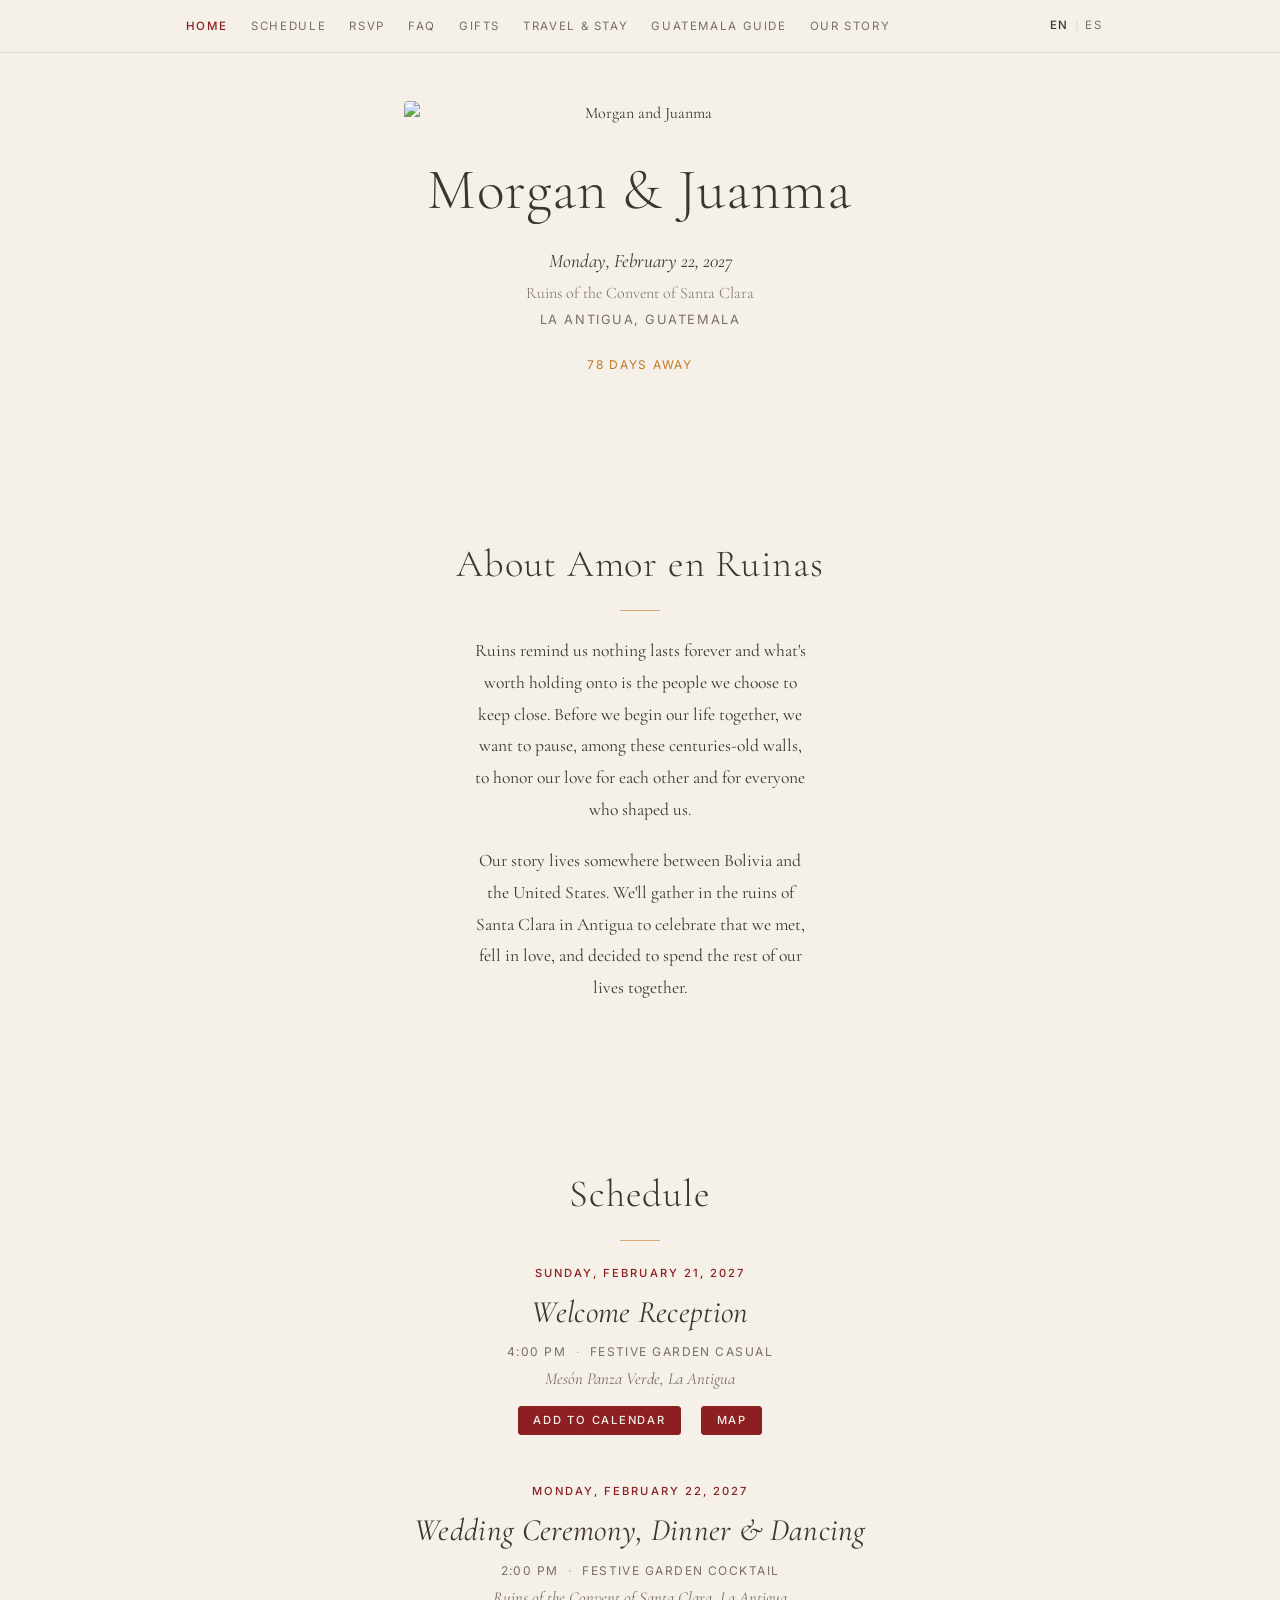
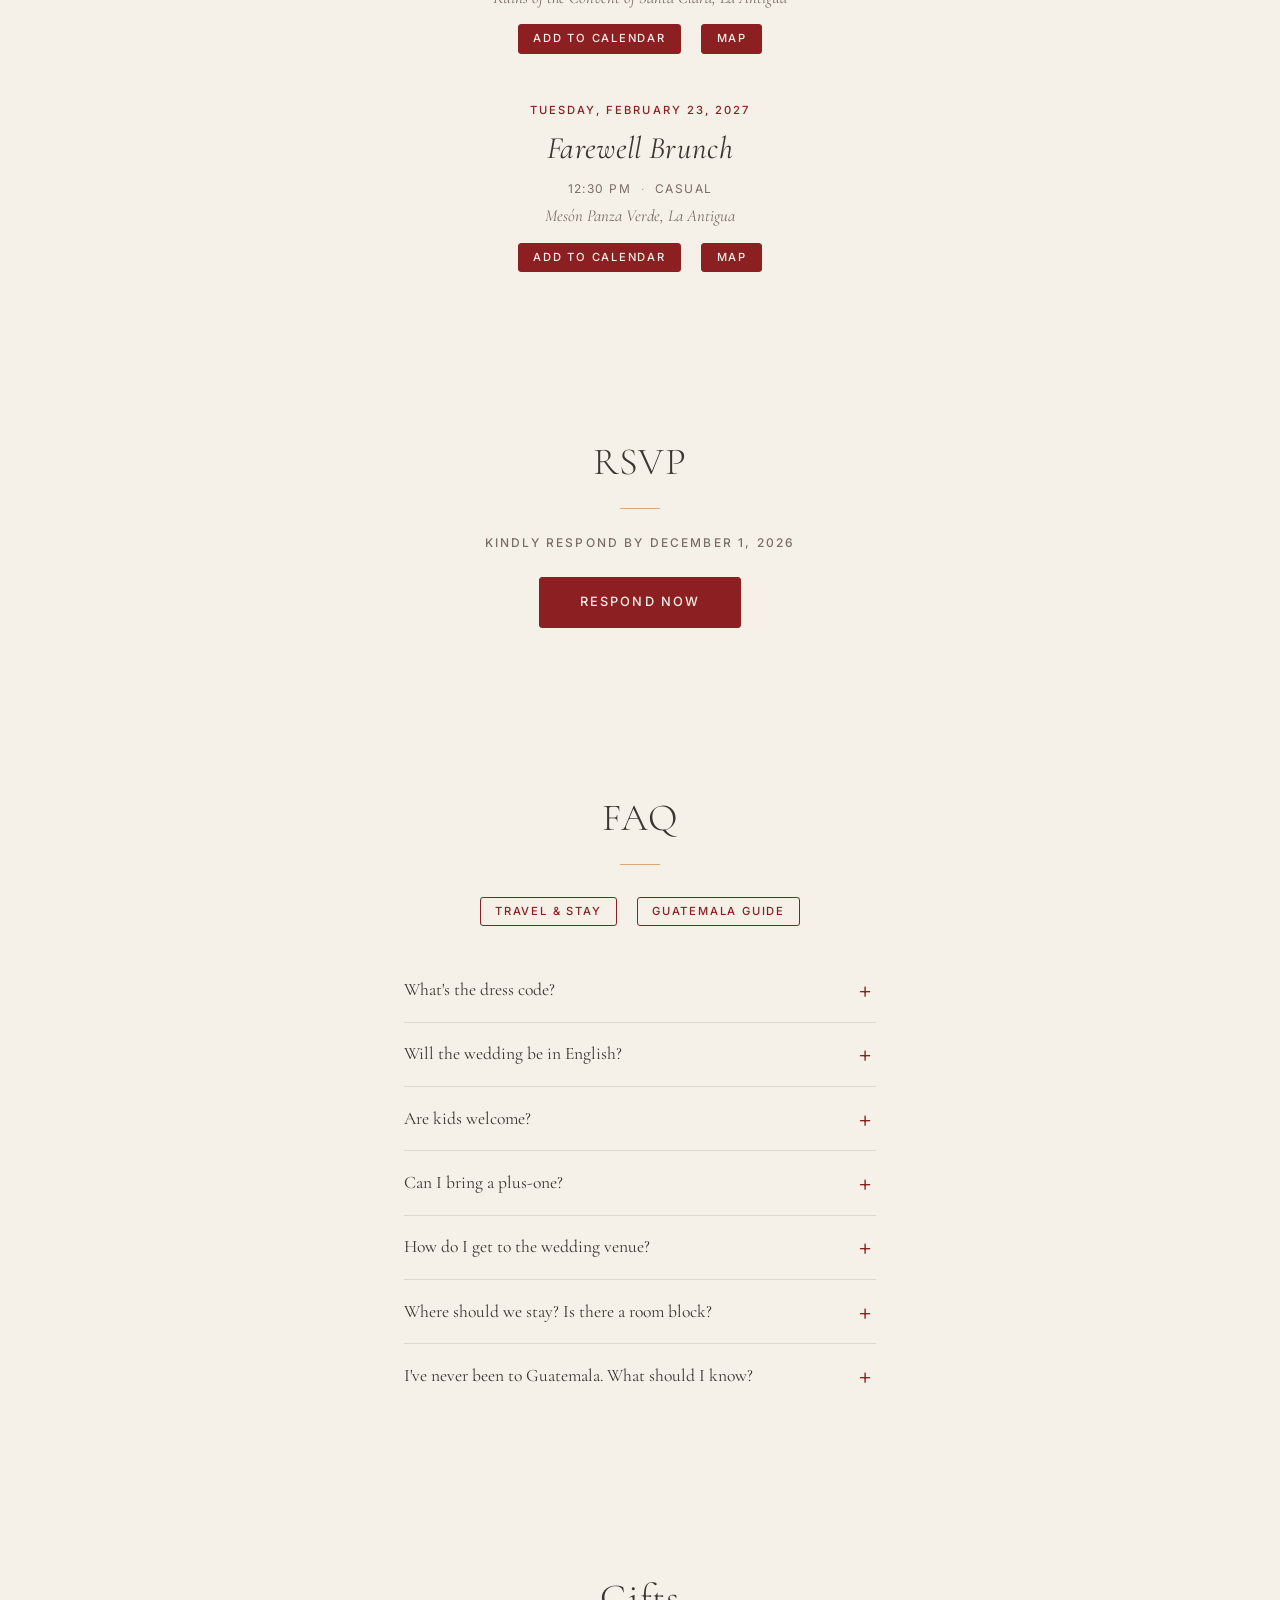
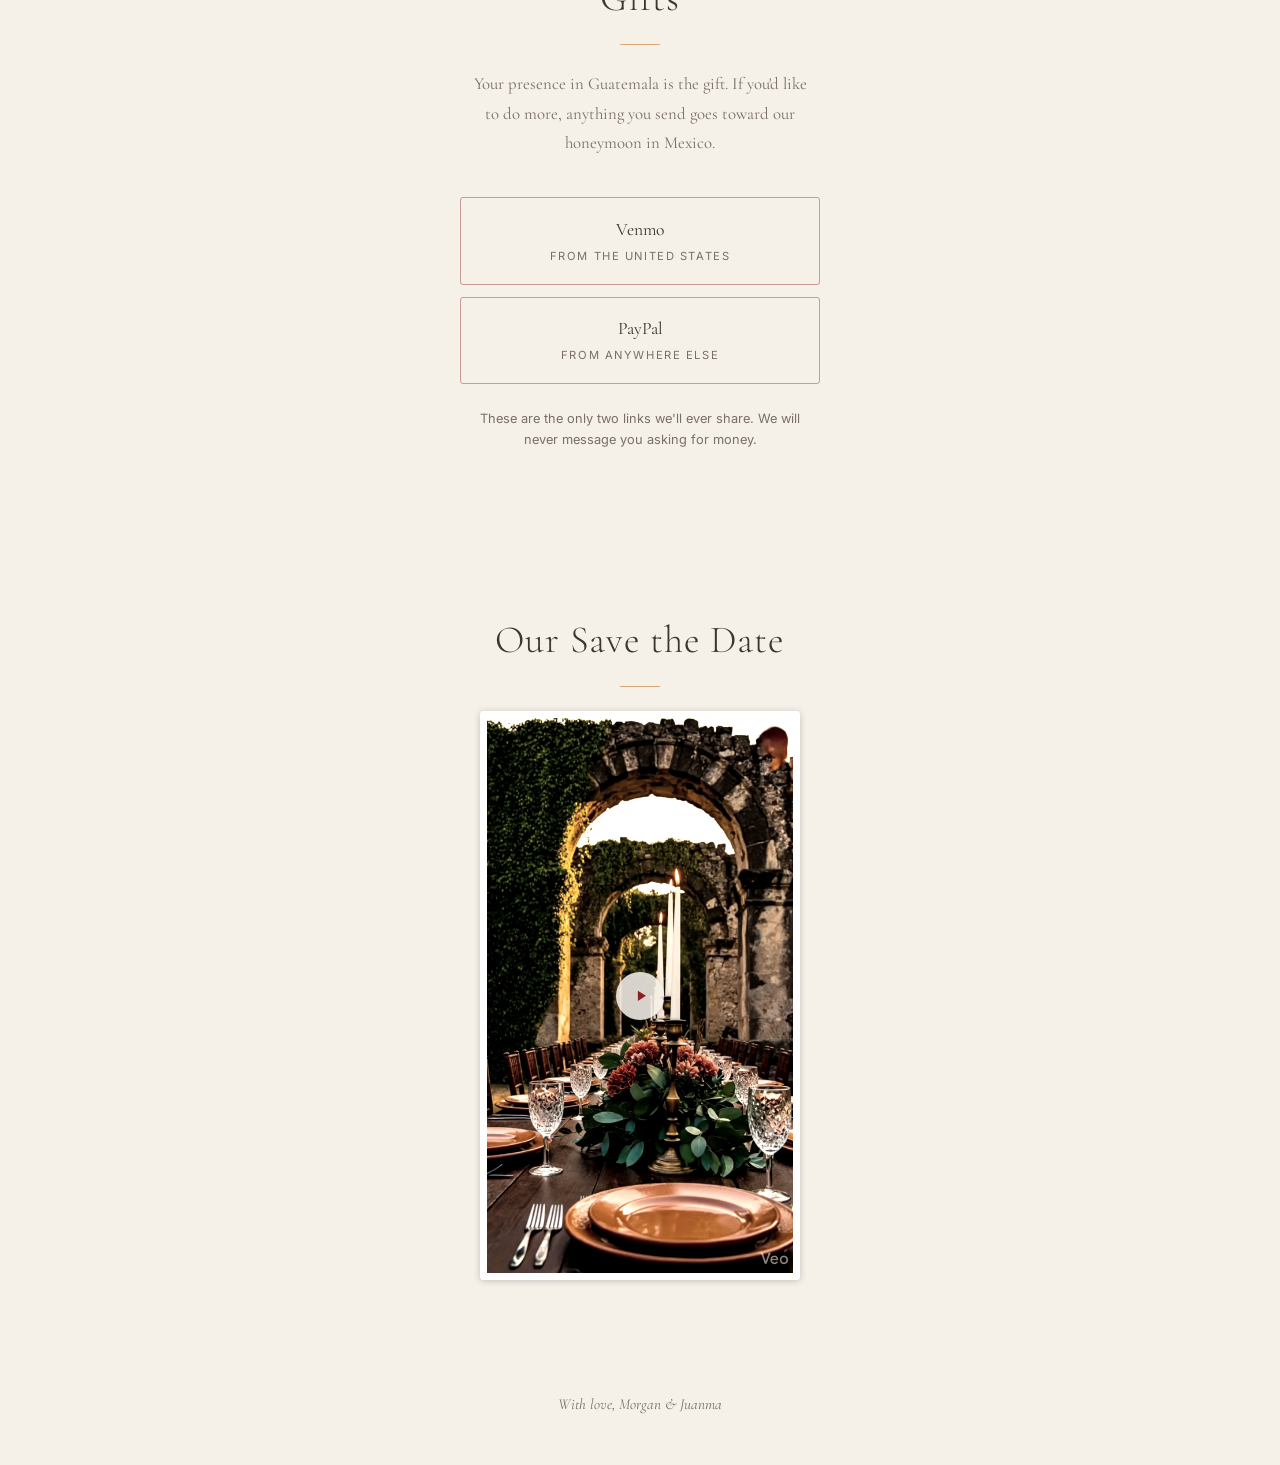
==== index.html @ df4f5d16 "Update Venmo link to amorenruinas handle Co-Authored-By: Claude Opus 5 <noreply@anthropic.com>" ====
<!DOCTYPE html>
<html lang="en">
<head>
  <meta charset="UTF-8" />
  <meta name="viewport" content="width=device-width, initial-scale=1.0" />
  <title>Morgan &amp; Juanma, February 22, 2027</title>
  <meta name="description" content="Morgan &amp; Juanma, February 22, 2027, La Antigua, Guatemala. Travel, schedule, and RSVP." />
  <meta name="robots" content="noindex, nofollow" />

  <!-- Open Graph / link previews (iMessage, WhatsApp, Slack, Facebook) -->
  <meta property="og:type" content="website" />
  <meta property="og:site_name" content="Morgan &amp; Juanma" />
  <meta property="og:title" content="Morgan &amp; Juanma, February 22, 2027" />
  <meta property="og:description" content="Among the centuries-old walls of the Santa Clara ruins in La Antigua, Guatemala, we'll gather to celebrate our love and everyone who shaped us." />
  <meta property="og:url" content="https://wedding-nine-ecru.vercel.app/" />
  <meta property="og:image" content="https://wedding-nine-ecru.vercel.app/imgs/ProposalHydra0062.jpg" />
  <meta property="og:image:width" content="1024" />
  <meta property="og:image:height" content="1024" />
  <meta property="og:image:alt" content="Morgan and Juanma" />
  <meta name="twitter:card" content="summary_large_image" />
  <meta name="twitter:title" content="Morgan &amp; Juanma, February 22, 2027" />
  <meta name="twitter:description" content="Among the centuries-old walls of the Santa Clara ruins in La Antigua, Guatemala, we'll gather to celebrate our love and everyone who shaped us." />
  <meta name="twitter:image" content="https://wedding-nine-ecru.vercel.app/imgs/ProposalHydra0062.jpg" />
  <link rel="preconnect" href="https://fonts.googleapis.com" />
  <link rel="preconnect" href="https://fonts.gstatic.com" crossorigin />
  <link href="https://fonts.googleapis.com/css2?family=Cormorant+Garamond:ital,wght@0,300;0,400;0,500;1,300;1,400&family=Inter:wght@300;400;500&display=swap" rel="stylesheet" />
  <link rel="icon" type="image/svg+xml" href="favicon.svg" />
  <link rel="stylesheet" href="style.css" />
</head>
<body>
  <header class="site-header">
    <nav class="site-nav" aria-label="Section navigation">
      <ul class="site-nav-list">
        <li><a href="#home" data-en="Home" data-es="Inicio">Home</a></li>
        <li><a href="#schedule" data-en="Schedule" data-es="Programa">Schedule</a></li>
        <li><a href="#rsvp" data-en="RSVP" data-es="Confirmar">RSVP</a></li>
        <li><a href="#faq" data-en="FAQ" data-es="Preguntas">FAQ</a></li>
        <li><a href="#registry" data-en="Gifts" data-es="Regalos">Gifts</a></li>
        <li><a href="antigua.html" data-en="Travel &amp; Stay" data-es="Viaje y Hospedaje">Travel &amp; Stay</a></li>
        <li><a href="guatemala-guide.html" data-en="Guatemala Guide" data-es="Guía de Guatemala">Guatemala Guide</a></li>
        <li><a href="our-love-story.html" data-en="Our Story" data-es="Nuestra Historia">Our Story</a></li>
      </ul>
      <div class="lang-toggle" role="group" aria-label="Language selection">
        <button
          class="lang-btn active"
          id="btn-en"
          lang="en"
          aria-pressed="true"
          onclick="setLang('en', true)"
        >EN</button>
        <span class="lang-divider" aria-hidden="true">|</span>
        <button
          class="lang-btn"
          id="btn-es"
          lang="es"
          aria-pressed="false"
          onclick="setLang('es', true)"
        >ES</button>
      </div>
    </nav>
  </header>

  <main class="main">

    <!-- ─── Hero ─────────────────────────────────────────────── -->
    <section id="home" class="section section-hero" aria-label="Morgan and Juanma wedding announcement">
      <figure class="hero" id="hero" aria-hidden="true" hidden>
        <img id="hero-img" src="" alt="Morgan and Juanma" />
      </figure>

      <div class="card">
        <h1 class="names">Morgan &amp; Juanma</h1>

        <div class="details">
          <p class="date" data-en="Monday, February 22, 2027" data-es="Lunes 22 de febrero de 2027">Monday, February 22, 2027</p>
          <p class="venue" data-en="Ruins of the Convent of Santa Clara" data-es="Las Ruinas del Convento de Santa Clara">Ruins of the Convent of Santa Clara</p>
          <p class="location">La Antigua, Guatemala</p>
        </div>

        <p class="countdown" id="countdown" aria-live="polite"></p>
      </div>
    </section>

    <!-- ─── About Amor en Ruinas ─────────────────────────────── -->
    <section id="story" class="section" aria-labelledby="story-heading">
      <h2 id="story-heading" class="section-heading" data-en="About Amor en Ruinas" data-es="Sobre Amor en Ruinas">About Amor en Ruinas</h2>
      <p class="story-text"
        data-en="Ruins remind us nothing lasts forever and what's worth holding onto is the people we choose to keep close. Before we begin our life together, we want to pause, among these centuries-old walls, to honor our love for each other and for everyone who shaped us."
        data-es="Las ruinas nos recuerdan que nada dura para siempre y que lo que vale la pena conservar son las personas que elegimos mantener cerca. Antes de comenzar nuestra vida juntos, queremos detenernos, entre estos muros centenarios, para honrar nuestro amor mutuo y el de todos quienes nos formaron."
      >Ruins remind us nothing lasts forever and what's worth holding onto is the people we choose to keep close. Before we begin our life together, we want to pause, among these centuries-old walls, to honor our love for each other and for everyone who shaped us.</p>
      <p class="story-text"
        data-en="Our story lives somewhere between Bolivia and the United States. We'll gather in the ruins of Santa Clara in Antigua to celebrate that we met, fell in love, and decided to spend the rest of our lives together."
        data-es="Nuestra historia vive en algún lugar entre Bolivia y Estados Unidos. Nos reuniremos en las Ruinas de Santa Clara, en La Antigua, para celebrar que nos conocimos, nos enamoramos y decidimos pasar el resto de nuestras vidas juntos."
      >Our story lives somewhere between Bolivia and the United States. We'll gather in the ruins of Santa Clara in Antigua to celebrate that we met, fell in love, and decided to spend the rest of our lives together.</p>
    </section>

    <!-- ─── Schedule ─────────────────────────────────────────── -->
    <section id="schedule" class="section" aria-labelledby="schedule-heading">
      <h2 id="schedule-heading" class="section-heading" data-en="Schedule" data-es="Programa">Schedule</h2>
      <div id="schedule-list" class="schedule-list"></div>
    </section>

    <!-- ─── RSVP ─────────────────────────────────────────────── -->
    <section id="rsvp" class="section" aria-labelledby="rsvp-heading">
      <h2 id="rsvp-heading" class="section-heading" data-en="RSVP" data-es="Confirmar Asistencia">RSVP</h2>

      <p class="rsvp-deadline"
        data-en="Kindly respond by December 1, 2026"
        data-es="Por favor responde antes del 1 de diciembre de 2026"
      >Kindly respond by December 1, 2026</p>

      <a class="cta-btn" href="https://amorenruinas.thatstheone.com/rsvp/contact"
         target="_blank" rel="noopener"
         data-en="Respond now" data-es="Responder ahora">Respond now</a>
    </section>

    <!-- ─── FAQ ──────────────────────────────────────────────── -->
    <section id="faq" class="section" aria-labelledby="faq-heading">
      <h2 id="faq-heading" class="section-heading" data-en="FAQ" data-es="Preguntas Frecuentes">FAQ</h2>

      <div class="faq-guide-btn">
        <a href="antigua.html" class="cal-link cal-link-outline"
           data-en="Travel &amp; Stay"
           data-es="Viaje y Hospedaje">
          Travel &amp; Stay
        </a>
        <a href="guatemala-guide.html" class="cal-link cal-link-outline"
           data-en="Guatemala Guide"
           data-es="Guía de Guatemala">
          Guatemala Guide
        </a>
      </div>

      <div class="faq-list">
        <details class="faq-item">
          <summary data-en="What's the dress code?" data-es="¿Cuál es el código de vestimenta?">What's the dress code?</summary>

          <p class="faq-note" data-en="Tip: bring a light layer — it cools down quickly once the sun sets."
             data-es="Consejo: trae una capa ligera, refresca rápido cuando se va el sol.">
            Tip: bring a light layer — it cools down quickly once the sun sets.
          </p>

          <p class="subhead" data-en="Welcome Reception" data-es="Recepción de Bienvenida">Welcome Reception</p>
          <p data-en="<strong>Festive garden casual:</strong> a notch more relaxed, still put together."
             data-es="<strong>Casual festivo de jardín:</strong> un poco más relajado, pero arreglado.">
            <strong>Festive garden casual:</strong> a notch more relaxed, still put together.
          </p>
          <ul class="guide-list">
            <li data-en="Women: sundresses, linen dresses, or nice tops with pants or skirts."
                data-es="Mujeres: vestidos veraniegos, vestidos de lino, o blusas bonitas con pantalón o falda.">
              Women: sundresses, linen dresses, or nice tops with pants or skirts.
            </li>
            <li data-en="Men: breathable button-downs or linen shirts with chinos or linen pants."
                data-es="Hombres: camisas frescas de botones o de lino con pantalón chino o de lino.">
              Men: breathable button-downs or linen shirts with chinos or linen pants.
            </li>
          </ul>

          <p class="subhead" data-en="Wedding Day" data-es="Día de la Boda">Wedding Day</p>
          <p data-en="<strong>Festive garden cocktail:</strong> elevated semi-formal for a setting that's equal parts garden and ruins, breathable fabrics, vibrant colors, and shoes that move well over grass and cobblestones."
             data-es="<strong>Cóctel festivo de jardín:</strong> semiformal elegante para un lugar que es a la vez jardín y ruinas, telas frescas, colores vibrantes y zapatos que se muevan bien sobre pasto y empedrado.">
            <strong>Festive garden cocktail:</strong> elevated semi-formal for a setting that's equal parts garden and ruins, breathable fabrics, vibrant colors, and shoes that move well over grass and cobblestones.
          </p>
          <ul class="guide-list">
            <li data-en="Women: midi, knee-length, or flowy maxi dresses, or jumpsuits. Skip stilettos; block heels, wedges, or dressy flats hold up far better outdoors."
                data-es="Mujeres: vestidos midi, a la rodilla, o maxi vestidos fluidos, o jumpsuits. Evita los tacones de aguja; los tacones gruesos, las cuñas o las sandalias elegantes funcionan mucho mejor al aire libre.">
              Women: midi, knee-length, or flowy maxi dresses, or jumpsuits. Skip stilettos; block heels, wedges, or dressy flats hold up far better outdoors.
            </li>
            <li data-en="Men: linen or lightweight suits, tie optional."
                data-es="Hombres: trajes de lino o ligeros, corbata opcional.">
              Men: linen or lightweight suits, tie optional.
            </li>
          </ul>

          <p class="subhead" data-en="Farewell Brunch" data-es="Brunch de Despedida">Farewell Brunch</p>
          <p data-en="<strong>Casual:</strong> everyday clothes."
             data-es="<strong>Casual:</strong> ropa de diario.">
            <strong>Casual:</strong> everyday clothes.
          </p>
        </details>

        <details class="faq-item">
          <summary data-en="Will the wedding be in English?" data-es="¿La boda será en español?">Will the wedding be in English?</summary>
          <p data-en="Yes. The ceremony and all the key moments will be in English (and Spanish too), so you'll be able to follow everything. A bilingual program will guide you through the day."
             data-es="Los momentos clave de la ceremonia siempre serán en inglés, pero contarás con materiales traducidos, como un programa bilingüe, para poder seguir todo sin problema.">
            Yes. The ceremony and all the key moments will be in English (and Spanish too), so you'll be able to follow everything. A bilingual program will guide you through the day.
          </p>
        </details>

        <details class="faq-item">
          <summary data-en="Are kids welcome?" data-es="¿Pueden venir los niños?">Are kids welcome?</summary>
          <p data-en="The wedding includes children from our immediate family, our first cousins, and our DJ's. To keep the celebration relaxed for everyone else, we've kept it adults-only otherwise."
             data-es="La boda incluye a los niños de nuestra familia inmediata, nuestros primos hermanos y los de nuestro DJ. Para que la celebración sea relajada para los demás, decidimos mantenerla solo para adultos en el resto de los casos.">
            The wedding includes children from our immediate family, our first cousins, and our DJ's. To keep the celebration relaxed for everyone else, we've kept it adults-only otherwise.
          </p>
        </details>

        <details class="faq-item">
          <summary data-en="Can I bring a plus-one?" data-es="¿Puedo llevar acompañante?">Can I bring a plus-one?</summary>
          <p data-en="Plus-ones are listed by name on your RSVP form. We kept the guest list intentionally close."
             data-es="Los acompañantes están indicados por nombre en tu formulario de RSVP. Mantuvimos la lista de invitados intencionalmente reducida.">
            Plus-ones are listed by name on your RSVP form. We kept the guest list intentionally close.
          </p>
        </details>

        <details class="faq-item">
          <summary data-en="How do I get to the wedding venue?" data-es="¿Cómo llego al lugar de la boda?">How do I get to the wedding venue?</summary>
          <p data-en="The ceremony is at the ruins of the Convent of Santa Clara in central Antigua. Our <a href='antigua.html' class='inline-link'>Travel &amp; Stay</a> guide covers flights, getting from the airport, where to stay, and getting around once you're there."
             data-es="La ceremonia es en las Ruinas del Convento de Santa Clara, en el centro de Antigua. Nuestra guía de <a href='antigua.html' class='inline-link'>Viaje y Hospedaje</a> cubre vuelos, cómo llegar desde el aeropuerto, dónde hospedarte y cómo moverte una vez que estés ahí.">
            The ceremony is at the ruins of the Convent of Santa Clara in central Antigua. Our <a href="antigua.html" class="inline-link">Travel &amp; Stay</a> guide covers flights, getting from the airport, where to stay, and getting around once you're there.
          </p>
        </details>

        <details class="faq-item">
          <summary data-en="Where should we stay? Is there a room block?" data-es="¿Dónde nos hospedamos? ¿Hay bloque de habitaciones?">Where should we stay? Is there a room block?</summary>
          <p data-en="Our <a href='antigua.html#where-to-stay' class='inline-link'>Travel &amp; Stay</a> guide lists six hotels, all within a 10-minute walk of Santa Clara. Two have a rate for us: <strong>Good Hotel</strong> (book at goodhotel.co/antigua with code CONKELL) and <strong>Las Cruces</strong> (email them with the authorization form linked on the card). The rest you book directly, no code needed."
             data-es="Nuestra guía de <a href='antigua.html#where-to-stay' class='inline-link'>Viaje y Hospedaje</a> lista seis hoteles, todos a menos de 10 minutos a pie de Santa Clara. Dos tienen tarifa para nosotros: <strong>Good Hotel</strong> (reserva en goodhotel.co/antigua con el código CONKELL) y <strong>Las Cruces</strong> (escríbeles con el formulario de autorización enlazado en su tarjeta). Los demás se reservan directamente, sin código.">
            Our <a href="antigua.html#where-to-stay" class="inline-link">Travel &amp; Stay</a> guide lists six hotels, all within a 10-minute walk of Santa Clara. Two have a rate for us: <strong>Good Hotel</strong> (book at goodhotel.co/antigua with code CONKELL) and <strong>Las Cruces</strong> (email them with the authorization form linked on the card). The rest you book directly, no code needed.
          </p>
          <p data-en="Antigua is small and its best hotels are small too, so we'd book sooner rather than later."
             data-es="Antigua es pequeña y sus mejores hoteles también, así que recomendamos reservar cuanto antes.">
            Antigua is small and its best hotels are small too, so we'd book sooner rather than later.
          </p>
        </details>

        <details class="faq-item">
          <summary data-en="I've never been to Guatemala. What should I know?" data-es="Nunca he ido a Guatemala. ¿Qué debo saber?">I've never been to Guatemala. What should I know?</summary>
          <p data-en="We've put together a full <a href='guatemala-guide.html' class='inline-link'>Guatemala Guide</a> covering money, food, safety, packing, what to do, and where to go beyond Antigua: everything we wish someone had told us the first time."
             data-es="Hemos creado una <a href='guatemala-guide.html' class='inline-link'>Guía de Guatemala</a> completa que cubre dinero, comida, seguridad, qué empacar, qué hacer y a dónde ir más allá de Antigua: todo lo que nos hubiera gustado saber la primera vez.">
            We've put together a full <a href="guatemala-guide.html" class="inline-link">Guatemala Guide</a> covering money, food, safety, packing, what to do, and where to go beyond Antigua: everything we wish someone had told us the first time.
          </p>
        </details>
      </div>
    </section>

    <!-- ─── Registry ─────────────────────────────────────────── -->
    <section id="registry" class="section" aria-labelledby="registry-heading">
      <h2 id="registry-heading" class="section-heading" data-en="Gifts" data-es="Regalos">Gifts</h2>
      <p class="section-intro"
        data-en="Your presence in Guatemala is the gift. If you'd like to do more, anything you send goes toward our honeymoon in Mexico."
        data-es="Tu presencia en Guatemala es el regalo. Si quieres hacer algo más, lo que envíes será para nuestra luna de miel en México."
      >Your presence in Guatemala is the gift. If you'd like to do more, anything you send goes toward our honeymoon in Mexico.</p>

      <div class="registry-list">
        <!-- Deep link prefills the note so wedding gifts are identifiable in the
             Venmo feed; audience=private keeps each one off the public feed. No
             amount parameter on purpose. -->
        <a class="registry-tile" href="https://venmo.com/amorenruinas?txn=pay&amp;note=Amor%20en%20Ruinas&amp;audience=private" target="_blank" rel="noopener">
          <span class="registry-name">Venmo</span>
          <span class="registry-meta" data-en="From the United States" data-es="Desde Estados Unidos">From the United States</span>
        </a>
        <a class="registry-tile" href="https://paypal.me/amorenruinas" target="_blank" rel="noopener">
          <span class="registry-name">PayPal</span>
          <span class="registry-meta" data-en="From anywhere else" data-es="Desde cualquier otro país">From anywhere else</span>
        </a>
      </div>

      <p class="registry-note"
        data-en="These are the only two links we'll ever share. We will never message you asking for money."
        data-es="Estos son los únicos dos enlaces que compartiremos. Nunca te escribiremos para pedirte dinero."
      >These are the only two links we'll ever share. We will never message you asking for money.</p>
    </section>

    <!-- ─── Save the Date Video ────────────────────────────────── -->
    <section id="save-the-date" class="section" aria-labelledby="save-the-date-heading">
      <h2 id="save-the-date-heading" class="section-heading" data-en="Our Save the Date" data-es="Nuestro Save the Date">Our Save the Date</h2>
      <div class="save-the-date-video photo-box video-tap">
        <video poster="imgs/amorenruinas-poster.jpg" preload="metadata" playsinline>
          <source src="imgs/amorenruinas.mp4" type="video/mp4" />
        </video>
        <button class="play-btn" type="button" aria-label="Play video">
          <svg viewBox="0 0 24 24" fill="currentColor" aria-hidden="true"><path d="M8 5v14l11-7z"/></svg>
        </button>
      </div>
    </section>

  </main>

  <footer class="site-footer">
    <p class="footer-text">
      <span data-en="With love, Morgan &amp; Juanma" data-es="Con cariño, Morgan y Juanma">With love, Morgan &amp; Juanma</span>
    </p>
  </footer>

  <script src="script.js"></script>
</body>
</html>
---- style.css ----
/* ─── Tokens ─────────────────────────────────────────────────── */
:root {
  --cream:      #F5F0E8;
  --ruby:       #8B1F22;
  --ruby-bright:#B22A30;
  --emerald:    #2D6B4F;
  --emerald-dark: #1C4633;
  --sage:       #6B7A3D;
  --gold:       #C47A2A;
  --warm-black: #1A1412;
  --charcoal:   #3D3530;
  --muted:      #7A6E68;

  --serif:  'Cormorant Garamond', Georgia, serif;
  --sans:   'Inter', system-ui, sans-serif;

  --content-max: 520px;
  --nav-height:  3.25rem;
  --section-gap: clamp(3rem, 8vw, 5rem);
}

/* ─── Reset ──────────────────────────────────────────────────── */
*, *::before, *::after { box-sizing: border-box; margin: 0; padding: 0; }

/* ─── Base ───────────────────────────────────────────────────── */
html {
  font-size: 16px;
  -webkit-text-size-adjust: 100%;
  scroll-behavior: smooth;
}

body {
  background-color: var(--cream);
  color: var(--charcoal);
  font-family: var(--serif);
  font-weight: 400;
  line-height: 1.6;
  min-height: 100dvh;
  display: flex;
  flex-direction: column;
  animation: fadeIn 0.8s ease both;
}

@keyframes fadeIn {
  from { opacity: 0; transform: translateY(6px); }
  to   { opacity: 1; transform: translateY(0); }
}

/* ─── Sticky Site Nav ────────────────────────────────────────── */
.site-header {
  position: sticky;
  top: 0;
  z-index: 50;
  width: 100%;
  background: rgba(245, 240, 232, 0.92);
  backdrop-filter: saturate(140%) blur(8px);
  -webkit-backdrop-filter: saturate(140%) blur(8px);
  border-bottom: 1px solid rgba(122, 110, 104, 0.15);
}

.site-nav {
  width: 100%;
  max-width: 960px;
  margin: 0 auto;
  min-height: var(--nav-height);
  padding: 0.5rem 1rem;
  display: flex;
  align-items: center;
  justify-content: space-between;
  gap: 1rem;
}

.site-nav-list {
  list-style: none;
  display: flex;
  align-items: center;
  gap: 0.25rem;
  overflow-x: auto;
  scrollbar-width: none;
  -ms-overflow-style: none;
  flex: 1;
  min-width: 0;
}

.site-nav-list::-webkit-scrollbar { display: none; }

.site-nav-list a {
  display: inline-block;
  padding: 0.4rem 0.6rem;
  font-family: var(--sans);
  font-size: 0.72rem;
  font-weight: 400;
  letter-spacing: 0.14em;
  text-transform: uppercase;
  color: var(--muted);
  text-decoration: none;
  white-space: nowrap;
  border-radius: 2px;
  transition: color 0.2s;
}

.site-nav-list a:hover,
.site-nav-list a:focus-visible {
  color: var(--ruby);
  outline: none;
}

.site-nav-list a[aria-current="true"],
.site-nav-list a[aria-current="page"] {
  color: var(--ruby);
  font-weight: 500;
}

@media (max-width: 600px) {
  .site-nav {
    flex-wrap: wrap;
    justify-content: center;
    row-gap: 0.1rem;
    padding: 0.45rem 0.6rem 0.35rem;
  }

  .site-nav-list {
    flex: 1 1 100%;
    overflow-x: visible;
    flex-wrap: wrap;
    justify-content: center;
    row-gap: 0.1rem;
  }

  .site-nav-list a {
    font-size: 0.67rem;
    letter-spacing: 0.1em;
    padding: 0.3rem 0.45rem;
  }

  .lang-btn {
    font-size: 0.67rem;
    padding: 0.15rem 0.1rem;
  }
}

/* ─── Language Toggle ────────────────────────────────────────── */
.lang-toggle {
  display: flex;
  align-items: center;
  gap: 0.35rem;
  flex-shrink: 0;
}

.lang-btn {
  background: none;
  border: none;
  cursor: pointer;
  font-family: var(--sans);
  font-size: 0.72rem;
  font-weight: 400;
  letter-spacing: 0.14em;
  color: var(--muted);
  padding: 0.25rem 0.1rem;
  transition: color 0.2s;
  line-height: 1;
}

.lang-btn:hover { color: var(--ruby); }

.lang-btn.active {
  color: var(--charcoal);
  font-weight: 500;
}

.lang-divider {
  color: var(--muted);
  font-size: 0.7rem;
  opacity: 0.5;
  user-select: none;
}

/* ─── Main / Sections ────────────────────────────────────────── */
.main {
  flex: 1;
  display: flex;
  flex-direction: column;
  align-items: center;
  width: 100%;
}

.section {
  width: 100%;
  max-width: var(--content-max);
  padding: var(--section-gap) 1.5rem;
  scroll-margin-top: var(--nav-height);
  display: flex;
  flex-direction: column;
  align-items: center;
  text-align: center;
}

.section-hero {
  padding-top: clamp(2rem, 5vw, 3rem);
}

@media (max-width: 600px) {
  #rsvp {
    scroll-margin-top: calc(var(--nav-height) + 2rem);
  }
}

.section-heading {
  font-family: var(--serif);
  font-size: clamp(1.8rem, 5vw, 2.4rem);
  font-weight: 300;
  letter-spacing: 0.02em;
  color: var(--charcoal);
  margin-bottom: 1.5rem;
  position: relative;
  padding-bottom: 1rem;
}

.section-heading::after {
  content: '';
  position: absolute;
  left: 50%;
  bottom: 0;
  transform: translateX(-50%);
  width: 2.5rem;
  height: 1px;
  background: var(--gold);
  opacity: 0.6;
}

.placeholder {
  font-family: var(--sans);
  font-size: 0.85rem;
  font-style: italic;
  color: var(--muted);
  letter-spacing: 0.05em;
}

.section-intro {
  font-family: var(--serif);
  font-size: 1.05rem;
  line-height: 1.75;
  color: var(--muted);
  max-width: 42ch;
  margin-bottom: 2.5rem;
}

/* ─── Schedule ───────────────────────────────────────────────── */
.schedule-list {
  width: 100%;
  display: flex;
  flex-direction: column;
  gap: 1.5rem;
}

.schedule-item {
  display: flex;
  flex-direction: column;
  align-items: center;
  gap: 0.3rem;
  padding-bottom: 1.5rem;
}

.schedule-item:last-child {
  padding-bottom: 0;
}

.schedule-date {
  font-family: var(--sans);
  font-size: 0.7rem;
  font-weight: 500;
  letter-spacing: 0.18em;
  text-transform: uppercase;
  color: var(--ruby);
}

.schedule-title {
  font-family: var(--serif);
  font-size: clamp(1.6rem, 4.5vw, 1.95rem);
  font-weight: 400;
  font-style: italic;
  letter-spacing: 0.01em;
  color: var(--charcoal);
}

.schedule-meta {
  font-family: var(--sans);
  font-size: 0.75rem;
  letter-spacing: 0.12em;
  text-transform: uppercase;
  color: var(--muted);
  display: flex;
  align-items: center;
  gap: 0.15rem 0.6rem;
  flex-wrap: wrap;
  justify-content: center;
}

.schedule-sep { opacity: 0.6; }

.schedule-location {
  font-family: var(--serif);
  font-size: clamp(0.95rem, 2.5vw, 1.05rem);
  font-style: italic;
  color: var(--muted);
}

.schedule-description {
  font-family: var(--serif);
  font-size: 1.05rem;
  line-height: 1.7;
  color: var(--muted);
  max-width: 38ch;
  margin-top: 0.25rem;
}

.schedule-actions {
  display: flex;
  flex-wrap: wrap;
  justify-content: center;
  gap: 1.25rem;
  margin-top: 0.5rem;
}

.cal-link-disabled {
  background: transparent;
  border-color: rgba(122, 110, 104, 0.35);
  color: var(--muted);
  cursor: not-allowed;
  opacity: 0.6;
}

.cal-dropdown {
  position: relative;
}

.cal-link {
  display: inline-flex;
  align-items: center;
  justify-content: center;
  white-space: nowrap;
  background: var(--ruby);
  border: 1px solid var(--ruby);
  border-radius: 3px;
  color: var(--cream);
  cursor: pointer;
  font-family: var(--sans);
  font-size: 0.7rem;
  font-weight: 500;
  letter-spacing: 0.16em;
  text-transform: uppercase;
  text-decoration: none;
  line-height: 1;
  padding: 0.5rem 0.9rem;
  transition: background 0.2s, color 0.2s;
}

.cal-link:hover,
.cal-link:focus-visible {
  background: transparent;
  color: var(--ruby);
  outline: none;
}

.cal-link-outline {
  background: transparent;
  color: var(--ruby);
}

.cal-link-outline:hover,
.cal-link-outline:focus-visible {
  background: var(--ruby);
  color: var(--cream);
}

.cal-menu {
  position: absolute;
  top: calc(100% + 0.4rem);
  left: 50%;
  transform: translateX(-50%);
  z-index: 10;
  display: flex;
  flex-direction: column;
  min-width: 9.5rem;
  background: var(--cream);
  border: 1px solid rgba(139, 31, 34, 0.25);
  border-radius: 4px;
  box-shadow: 0 4px 14px rgba(61, 53, 48, 0.12);
  overflow: hidden;
}

.cal-menu[hidden] { display: none; }

.cal-menu-item {
  display: block;
  background: none;
  border: none;
  color: var(--charcoal);
  cursor: pointer;
  font-family: var(--sans);
  font-size: 0.75rem;
  letter-spacing: 0.04em;
  text-decoration: none;
  text-align: center;
  padding: 0.6rem 0.9rem;
  transition: background 0.2s, color 0.2s;
}

.cal-menu-item + .cal-menu-item {
  border-top: 1px solid rgba(122, 110, 104, 0.15);
}

.cal-menu-item:hover,
.cal-menu-item:focus-visible {
  background: rgba(139, 31, 34, 0.08);
  color: var(--ruby);
  outline: none;
}

/* ─── Hero Image ─────────────────────────────────────────────── */
.hero {
  width: 100%;
  max-width: var(--content-max);
  margin-bottom: 2rem;
  border-radius: 4px;
  overflow: hidden;
}

.hero img {
  width: 100%;
  height: auto;
  display: block;
}

/* ─── Section Banner (in-page landscape photo) ───────────────── */
.section-banner {
  width: 100%;
  margin: 0 0 1.75rem;
  border-radius: 4px;
  overflow: hidden;
  background: rgba(61, 53, 48, 0.05);
}

.section-banner img {
  width: 100%;
  height: 100%;
  display: block;
  object-fit: cover;
  aspect-ratio: 3 / 2;
}

.section-banner figcaption {
  font-family: var(--sans);
  font-size: 0.72rem;
  letter-spacing: 0.04em;
  color: var(--muted);
  text-align: center;
  padding: 0.5rem 0.5rem 0;
}

/* ─── Card (Hero section) ────────────────────────────────────── */
.card {
  width: 100%;
  max-width: var(--content-max);
  text-align: center;
  display: flex;
  flex-direction: column;
  align-items: center;
  gap: 1.5rem;
}

/* ─── Label ("Save the Date") ────────────────────────────────── */
/* ─── Names ──────────────────────────────────────────────────── */
.names {
  font-family: var(--serif);
  font-size: clamp(2.4rem, 7vw, 3.6rem);
  font-weight: 300;
  letter-spacing: 0.02em;
  line-height: 1.1;
  color: var(--charcoal);
}

/* ─── Date & Location ────────────────────────────────────────── */
.details {
  display: flex;
  flex-direction: column;
  gap: 0.25rem;
}

.date {
  font-family: var(--serif);
  font-size: clamp(1rem, 3vw, 1.2rem);
  font-weight: 400;
  font-style: italic;
  color: var(--charcoal);
}

.venue {
  font-family: var(--serif);
  font-size: clamp(0.85rem, 2.5vw, 1rem);
  font-weight: 300;
  color: var(--muted);
}

.location {
  font-family: var(--sans);
  font-size: 0.8rem;
  letter-spacing: 0.12em;
  text-transform: uppercase;
  color: var(--muted);
}

/* ─── Countdown ──────────────────────────────────────────────── */
.countdown {
  font-family: var(--sans);
  font-size: 0.75rem;
  font-weight: 400;
  letter-spacing: 0.14em;
  text-transform: uppercase;
  color: var(--gold);
}

.countdown:empty { display: none; }

/* ─── Tagline ────────────────────────────────────────────────── */
.tagline {
  position: relative;
  padding-top: 1.25rem;
  font-family: var(--sans);
  font-size: 0.9rem;
  line-height: 1.75;
  color: var(--muted);
  max-width: 38ch;
}

.tagline::before {
  content: '';
  display: block;
  width: 3rem;
  height: 1px;
  background: var(--gold);
  opacity: 0.6;
  margin: 0 auto 1.25rem;
}

/* ─── Calendar Buttons ───────────────────────────────────────── */
.calendar-buttons {
  display: flex;
  flex-direction: column;
  gap: 0.6rem;
  width: 100%;
  max-width: 320px;
  padding-top: 0.5rem;
}

.cal-btn {
  background: transparent;
  border: 1px solid var(--ruby);
  border-radius: 3px;
  color: var(--ruby);
  cursor: pointer;
  font-family: var(--sans);
  font-size: 0.75rem;
  font-weight: 400;
  letter-spacing: 0.1em;
  padding: 0.7rem 1.2rem;
  text-transform: uppercase;
  transition: background 0.2s, color 0.2s;
  width: 100%;
}

.cal-btn:hover,
.cal-btn:focus-visible {
  background: var(--ruby);
  color: var(--cream);
  outline: none;
}

.cal-btn:focus-visible {
  box-shadow: 0 0 0 2px var(--cream), 0 0 0 4px var(--ruby);
}

/* ─── Section Variants ───────────────────────────────────────── */
.section-wide {
  max-width: 720px;
}

/* ─── Subheadings ────────────────────────────────────────────── */
.subhead {
  font-family: var(--serif);
  font-size: clamp(1.1rem, 3vw, 1.3rem);
  font-weight: 400;
  letter-spacing: 0.04em;
  color: var(--charcoal);
  margin-bottom: 0.5rem;
  text-align: center;
  align-self: center;
  width: 100%;
}

/* ─── Story ──────────────────────────────────────────────────── */
.story-text {
  font-family: var(--serif);
  font-size: 1.1rem;
  line-height: 1.8;
  color: var(--charcoal);
  max-width: 42ch;
}

.story-text + .story-text { margin-top: 1.25rem; }

/* ─── Travel ─────────────────────────────────────────────────── */
.travel-grid {
  width: 100%;
  display: grid;
  grid-template-columns: 1fr;
  gap: 2rem;
  text-align: left;
  margin-bottom: 3rem;
}

.travel-block p {
  font-family: var(--serif);
  font-size: 1.05rem;
  line-height: 1.75;
  color: var(--muted);
}

@media (min-width: 640px) {
  .travel-grid {
    grid-template-columns: 1fr 1fr;
    gap: 2rem 2.5rem;
  }
}

.travel-map {
  width: 100%;
  text-align: center;
}

.map-frame {
  width: 100%;
  aspect-ratio: 4 / 3;
  border-radius: 4px;
  overflow: hidden;
  border: 1px solid rgba(122, 110, 104, 0.2);
  box-shadow: 0 1px 3px rgba(61, 53, 48, 0.06);
}

.map-frame iframe {
  width: 100%;
  height: 100%;
  border: 0;
  display: block;
}

.map-link {
  margin-top: 1rem;
  font-size: 0.8rem;
  letter-spacing: 0.08em;
}

.map-link a {
  color: var(--ruby);
  text-decoration: none;
  border-bottom: 1px solid transparent;
  transition: border-color 0.2s;
}

.map-link a:hover { border-bottom-color: var(--ruby); }

.travel-guide-link,
.faq-guide-link {
  width: 100%;
  margin-top: 2.5rem;
  text-align: center;
  font-family: var(--sans);
  font-size: 0.85rem;
  letter-spacing: 0.06em;
}

.faq-guide-link { margin-top: 1.5rem; margin-bottom: 1rem; }

.faq-guide-btn {
  width: 100%;
  display: flex;
  flex-wrap: wrap;
  justify-content: center;
  gap: 1.25rem;
  margin: 0.5rem 0 2rem;
}

.travel-guide-link a,
.faq-guide-link a,
.inline-link {
  color: var(--ruby);
  text-decoration: none;
  border-bottom: 1px solid var(--ruby);
  padding-bottom: 1px;
  transition: color 0.2s, border-color 0.2s;
}

.travel-guide-link a:hover,
.faq-guide-link a:hover,
.inline-link:hover {
  color: var(--charcoal);
  border-color: var(--charcoal);
}

@media (min-width: 640px) {
  .map-frame { aspect-ratio: 16 / 10; }
}

/* ─── FAQ ────────────────────────────────────────────────────── */
.faq-list {
  width: 100%;
  text-align: left;
  display: flex;
  flex-direction: column;
}

.faq-item {
  border-bottom: 1px solid rgba(122, 110, 104, 0.18);
}

.faq-item:last-child {
  border-bottom: none;
}

.faq-item summary {
  list-style: none;
  cursor: pointer;
  padding: 1.1rem 2rem 1.1rem 0;
  font-family: var(--serif);
  font-size: clamp(1rem, 2.6vw, 1.1rem);
  font-weight: 400;
  color: var(--charcoal);
  position: relative;
  transition: color 0.2s;
}

.faq-item summary::-webkit-details-marker { display: none; }

.faq-item summary::after {
  content: '+';
  position: absolute;
  right: 0.25rem;
  top: 50%;
  transform: translateY(-50%);
  font-family: var(--sans);
  font-weight: 300;
  font-size: 1.4rem;
  color: var(--ruby);
  transition: transform 0.2s;
}

.faq-item[open] summary::after {
  content: '−';
}

.faq-item summary:hover { color: var(--ruby); }

.faq-item summary:focus-visible {
  outline: 2px solid var(--ruby);
  outline-offset: 4px;
  border-radius: 2px;
}

.faq-item p {
  padding: 0 0 1rem;
  font-family: var(--serif);
  font-size: 1.05rem;
  line-height: 1.75;
  color: var(--muted);
  max-width: 56ch;
}

.faq-note {
  font-family: var(--sans);
  font-style: italic;
  font-size: 0.82rem;
  letter-spacing: 0.01em;
  color: var(--ruby);
  padding: 0 0 1.25rem;
  border-bottom: 1px solid rgba(122, 110, 104, 0.15);
  margin-bottom: 0.5rem;
}

.faq-item .guide-list li {
  color: var(--muted);
}

.faq-item .subhead {
  font-family: var(--sans);
  font-size: 0.75rem;
  font-weight: 600;
  letter-spacing: 0.14em;
  text-transform: uppercase;
  color: var(--ruby);
  padding-bottom: 0.4rem;
  margin-top: 1.5rem;
}

.faq-item .subhead:first-of-type { margin-top: 0; }

.faq-item .guide-list {
  margin-top: 0.4rem;
  margin-bottom: 0.25rem;
  gap: 0.5rem;
}

/* ─── RSVP ───────────────────────────────────────────────────── */
.rsvp-deadline {
  font-family: var(--sans);
  font-size: 0.75rem;
  font-weight: 500;
  letter-spacing: 0.18em;
  text-transform: uppercase;
  color: var(--muted);
  margin-bottom: 1.5rem;
}

.cta-btn {
  display: inline-block;
  background: var(--ruby);
  color: var(--cream);
  border: 1px solid var(--ruby);
  border-radius: 3px;
  padding: 0.9rem 2.5rem;
  font-family: var(--sans);
  font-size: 0.8rem;
  font-weight: 500;
  letter-spacing: 0.16em;
  text-transform: uppercase;
  text-decoration: none;
  transition: background 0.2s, color 0.2s;
  cursor: pointer;
}

.cta-btn:hover,
.cta-btn:focus-visible {
  background: transparent;
  color: var(--ruby);
  outline: none;
}

.cta-btn:focus-visible {
  box-shadow: 0 0 0 2px var(--cream), 0 0 0 4px var(--ruby);
}

/* Outline / secondary variant — same shape, subordinate to the solid CTA */
.cta-btn-outline {
  background: transparent;
  color: var(--ruby);
}

.cta-btn-outline:hover,
.cta-btn-outline:focus-visible {
  background: var(--ruby);
  color: var(--cream);
}

/* Placeholder (not-yet-live) state for buttons and registry tiles */
.cta-btn-disabled {
  background: transparent;
  color: var(--muted);
  border-color: rgba(122, 110, 104, 0.4);
  cursor: default;
  pointer-events: none;
}

.registry-tile-disabled {
  cursor: default;
  pointer-events: none;
  opacity: 0.75;
}

.rsvp-note {
  margin-top: 1.5rem;
  font-family: var(--sans);
  font-size: 0.8rem;
  font-style: italic;
  color: var(--muted);
  max-width: 38ch;
}

/* ─── Registry ───────────────────────────────────────────────── */
.registry-list {
  width: 100%;
  display: grid;
  grid-template-columns: 1fr;
  gap: 0.75rem;
  max-width: 360px;
}

.registry-tile {
  display: flex;
  flex-direction: column;
  align-items: center;
  gap: 0.25rem;
  padding: 1.1rem 1rem;
  border: 1px solid rgba(139, 31, 34, 0.4);
  border-radius: 3px;
  text-decoration: none;
  background: transparent;
  transition: background 0.2s, border-color 0.2s;
}

.registry-tile:hover,
.registry-tile:focus-visible {
  background: rgba(139, 31, 34, 0.05);
  border-color: var(--ruby);
  outline: none;
}

.registry-name {
  font-family: var(--serif);
  font-size: 1.1rem;
  color: var(--charcoal);
}

.registry-meta {
  font-family: var(--sans);
  font-size: 0.7rem;
  letter-spacing: 0.14em;
  text-transform: uppercase;
  color: var(--muted);
}

/* Practical footnotes under the gift tiles — payment type, anti-impersonation */
.registry-note {
  font-family: var(--sans);
  font-size: 0.8rem;
  line-height: 1.65;
  color: var(--muted);
  max-width: 44ch;
  margin-top: 1.5rem;
}

.registry-note + .registry-note {
  margin-top: 0.75rem;
}

/* ─── Photo Gallery ──────────────────────────────────────────── */
.photo-grid {
  width: 100%;
  display: grid;
  grid-template-columns: 1fr;
  gap: 1rem;
}

@media (min-width: 520px) {
  .photo-grid {
    grid-template-columns: 1fr 1fr;
  }
}

.photo {
  width: 100%;
  border-radius: 4px;
  overflow: hidden;
  background: rgba(122, 110, 104, 0.08);
}

.photo img {
  width: 100%;
  height: 100%;
  object-fit: cover;
  display: block;
  aspect-ratio: 4 / 5;
}

/* ─── Travel Guide Page ──────────────────────────────────────── */
.guide-title {
  font-size: clamp(2rem, 6vw, 2.8rem);
  margin: 0.5rem 0 1.25rem;
}

.toc-group-label {
  width: 100%;
  max-width: 480px;
  text-align: left;
  font-family: var(--serif);
  font-size: 1.2rem;
  font-style: italic;
  font-weight: 500;
  color: var(--ruby);
  margin: 1.5rem 0 0.4rem;
}

.toc-group-label:first-of-type { margin-top: 0.5rem; }

.toc-list {
  list-style: none;
  width: 100%;
  display: grid;
  grid-template-columns: 1fr;
  gap: 0.4rem;
  text-align: left;
  max-width: 480px;
}

@media (min-width: 600px) {
  .toc-list { grid-template-columns: 1fr 1fr; gap: 0.4rem 1.5rem; }
}

.toc-list a {
  display: inline-block;
  padding: 0.35rem 0;
  font-family: var(--sans);
  font-size: 0.72rem;
  font-weight: 400;
  letter-spacing: 0.14em;
  text-transform: uppercase;
  color: var(--muted);
  text-decoration: none;
  transition: color 0.2s;
}

.toc-list a:hover,
.toc-list a:focus-visible {
  color: var(--ruby);
  outline: none;
}

.guide-section {
  text-align: left;
  align-items: flex-start;
  padding-top: clamp(1.5rem, 4vw, 2.5rem);
  padding-bottom: clamp(1.5rem, 4vw, 2.5rem);
}

.guide-section .section-heading {
  align-self: center;
  text-align: center;
}

.guide-section .section-intro {
  max-width: none;
}

.guide-section.guide-cta {
  text-align: center;
  align-items: center;
}

.guide-block {
  width: 100%;
  margin-bottom: 2rem;
}

.guide-block:last-child { margin-bottom: 0; }

.guide-block p {
  font-family: var(--serif);
  font-size: 1.08rem;
  line-height: 1.75;
  color: var(--charcoal);
}

.guide-block p + p { margin-top: 0.75rem; }

.love-story-page .guide-block p { text-align: justify; }

/* Inline source links within the travel guide */
.guide-block a,
.guide-list a,
.story-text a {
  color: var(--ruby);
  text-decoration: none;
  border-bottom: 1px solid rgba(139, 31, 34, 0.4);
  transition: border-color 0.2s;
}

.guide-block a:hover,
.guide-block a:focus-visible,
.guide-list a:hover,
.guide-list a:focus-visible,
.story-text a:hover,
.story-text a:focus-visible {
  border-bottom-color: var(--ruby);
  outline: none;
}

.guide-list {
  list-style: none;
  margin-top: 0.75rem;
  display: flex;
  flex-direction: column;
  gap: 0.75rem;
}

.guide-list + p { margin-top: 0.75rem; }

.guide-list li {
  position: relative;
  padding-left: 1.25rem;
  font-family: var(--serif);
  font-size: 1.08rem;
  line-height: 1.7;
  color: var(--charcoal);
}

.guide-list li::before {
  content: '';
  position: absolute;
  left: 0.1rem;
  top: 0.85em;
  width: 0.35rem;
  height: 0.35rem;
  border-radius: 50%;
  background: var(--gold);
  transform: translateY(-50%);
}

.packing-list li { padding-left: 1.5rem; }

/* ─── Hotel cards (Where to Stay) ───────────────────────────── */
.hotel-list {
  list-style: none;
  width: 100%;
  margin-top: 0.5rem;
  display: grid;
  grid-template-columns: repeat(auto-fit, minmax(280px, 1fr));
  gap: 1.25rem;
}

.hotel-card {
  display: flex;
  flex-direction: column;
  gap: 0.5rem;
  padding: 1.25rem 1.4rem;
  border: 1px solid rgba(61, 53, 48, 0.18);
  border-radius: 3px;
  background: rgba(255, 255, 255, 0.35);
}

.hotel-top {
  display: flex;
  align-items: baseline;
  justify-content: space-between;
  gap: 0.75rem;
}

.hotel-name {
  font-family: var(--serif);
  font-size: 1.35rem;
  font-weight: 600;
  line-height: 1.25;
  color: var(--charcoal);
}

.hotel-badge {
  display: inline-block;
  vertical-align: 0.15em;
  margin-left: 0.4rem;
  padding: 0.25rem 0.55rem;
  border-radius: 999px;
  background: var(--ruby);
  color: var(--cream);
  font-family: var(--sans);
  font-size: 0.58rem;
  font-weight: 500;
  letter-spacing: 0.14em;
  text-transform: uppercase;
  white-space: nowrap;
}

.hotel-price {
  font-family: var(--sans);
  font-size: 0.8rem;
  letter-spacing: 0.18em;
  color: var(--muted);
  white-space: nowrap;
}

.hotel-desc {
  font-family: var(--serif);
  font-size: 1.02rem;
  line-height: 1.6;
  color: var(--charcoal);
}

.hotel-distance {
  font-family: var(--sans);
  font-size: 0.72rem;
  letter-spacing: 0.12em;
  text-transform: uppercase;
  color: var(--muted);
}

.hotel-actions {
  display: flex;
  flex-wrap: wrap;
  align-items: center;
  gap: 0.6rem;
  padding-top: 0.4rem;
}

.hotel-link {
  display: inline-flex;
  align-items: center;
  background: transparent;
  border: 1px solid var(--ruby);
  border-radius: 3px;
  color: var(--ruby);
  font-family: var(--sans);
  font-size: 0.66rem;
  font-weight: 500;
  letter-spacing: 0.16em;
  text-transform: uppercase;
  text-decoration: none;
  line-height: 1;
  padding: 0.45rem 0.8rem;
  transition: background 0.2s, color 0.2s;
}

.hotel-link:hover,
.hotel-link:focus-visible {
  background: var(--ruby);
  color: var(--cream);
  outline: none;
}

.hotel-booking {
  font-family: var(--serif);
  font-style: italic;
  font-size: 0.92rem;
  color: var(--muted);
}

.phrase-list {
  width: 100%;
  display: flex;
  flex-direction: column;
  gap: 1rem;
}

.phrase {
  border-bottom: 1px solid rgba(122, 110, 104, 0.15);
  padding-bottom: 0.9rem;
}

.phrase dt {
  font-family: var(--serif);
  font-size: 1.1rem;
  font-style: italic;
  color: var(--charcoal);
  margin-bottom: 0.25rem;
}

.phrase dd {
  font-family: var(--serif);
  font-size: 0.95rem;
  color: var(--muted);
}

.back-link-section {
  padding-top: 2rem;
  padding-bottom: 4rem;
}

/* ─── Photo Placeholders (Our Love Story) ───────────────────── */
.photo-placeholder-row {
  display: grid;
  grid-template-columns: repeat(2, 1fr);
  gap: 0.75rem;
  margin-bottom: 1.25rem;
}

.photo-placeholder-row-3up {
  grid-template-columns: repeat(3, 1fr);
}

@media (max-width: 600px) {
  .photo-placeholder-row-3up {
    grid-template-columns: 1fr;
  }
}

.photo-placeholder {
  aspect-ratio: 4 / 5;
  border: 1px dashed rgba(61, 53, 48, 0.25);
  border-radius: 4px;
  display: flex;
  align-items: center;
  justify-content: center;
  text-align: center;
  padding: 0.5rem;
  font-family: var(--sans);
  font-size: 0.7rem;
  letter-spacing: 0.08em;
  text-transform: uppercase;
  color: var(--muted);
  background: rgba(61, 53, 48, 0.03);
}

/* ─── Photo / Video Boxes (Our Love Story) ──────────────────── */
.photo-box {
  position: relative;
  aspect-ratio: 4 / 5;
  border-radius: 4px;
  overflow: hidden;
  background: rgba(61, 53, 48, 0.05);
  border: 7px solid #FFFFFF;
  box-shadow: 0 1px 6px rgba(61, 53, 48, 0.25);
}

.photo-box img,
.photo-box video {
  width: 100%;
  height: 100%;
  object-fit: cover;
  display: block;
  filter: saturate(0.78) sepia(0.22) brightness(1.03) contrast(1.05) hue-rotate(-4deg);
}

.photo-box.video-tap .play-btn {
  position: absolute;
  top: 50%;
  left: 50%;
  transform: translate(-50%, -50%);
  width: 3rem;
  height: 3rem;
  display: flex;
  align-items: center;
  justify-content: center;
  border: none;
  border-radius: 50%;
  background: rgba(245, 240, 232, 0.88);
  color: var(--ruby);
  cursor: pointer;
  box-shadow: 0 2px 10px rgba(61, 53, 48, 0.25);
  transition: transform 0.2s, background 0.2s;
}

.photo-box.video-tap .play-btn:hover,
.photo-box.video-tap .play-btn:focus-visible {
  background: var(--cream);
  transform: translate(-50%, -50%) scale(1.08);
  outline: none;
}

.photo-box.video-tap .play-btn svg {
  width: 1.1rem;
  height: 1.1rem;
  margin-left: 2px;
}

.photo-box.video-tap.is-playing .play-btn {
  display: none;
}

/* ─── Footer ─────────────────────────────────────────────────── */
.site-footer {
  width: 100%;
  padding: 2rem 1.5rem 3rem;
  text-align: center;
}

.footer-text {
  font-family: var(--serif);
  font-size: 0.95rem;
  font-style: italic;
  color: var(--muted);
}

.save-the-date-video {
  aspect-ratio: 9 / 16;
  max-width: 320px;
  margin: 0 auto;
}

/* ─── Responsive ─────────────────────────────────────────────── */
@media (prefers-color-scheme: dark) {
  /* opt out — design is intentionally light/warm */
}
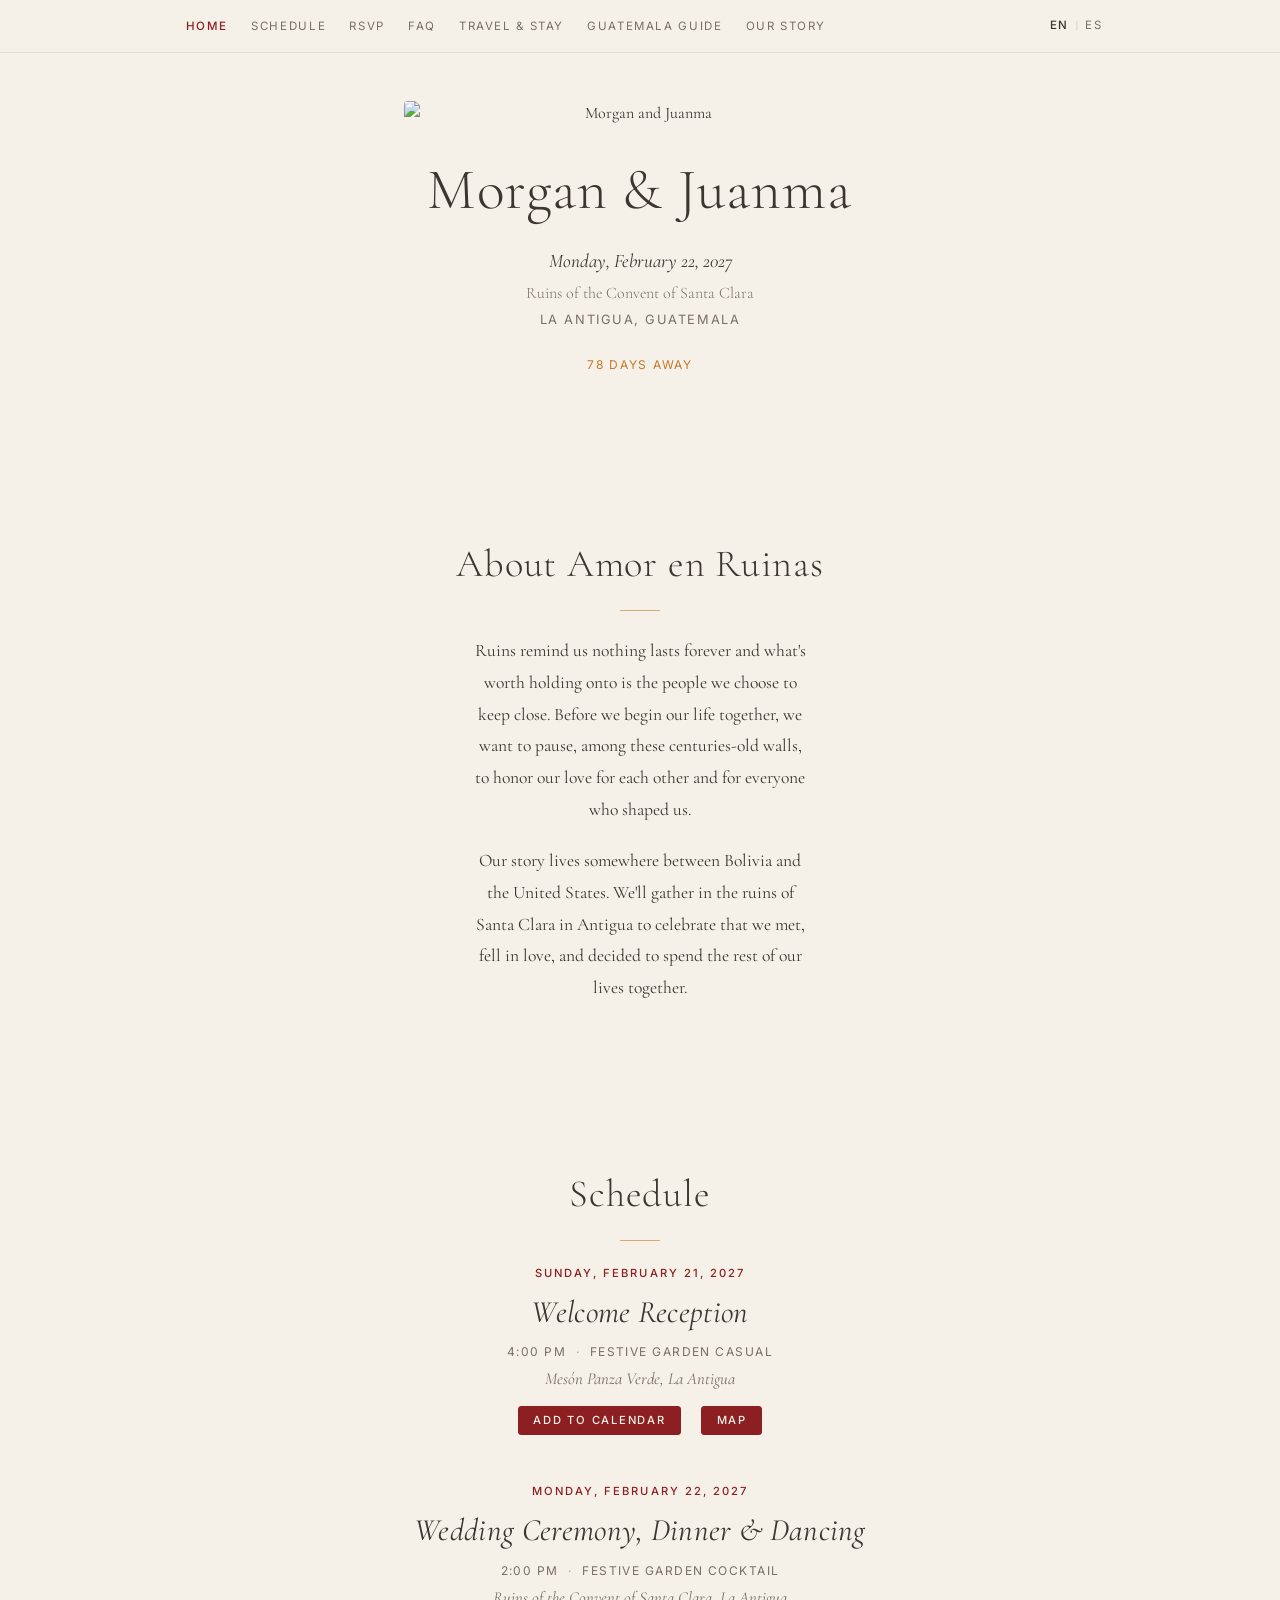
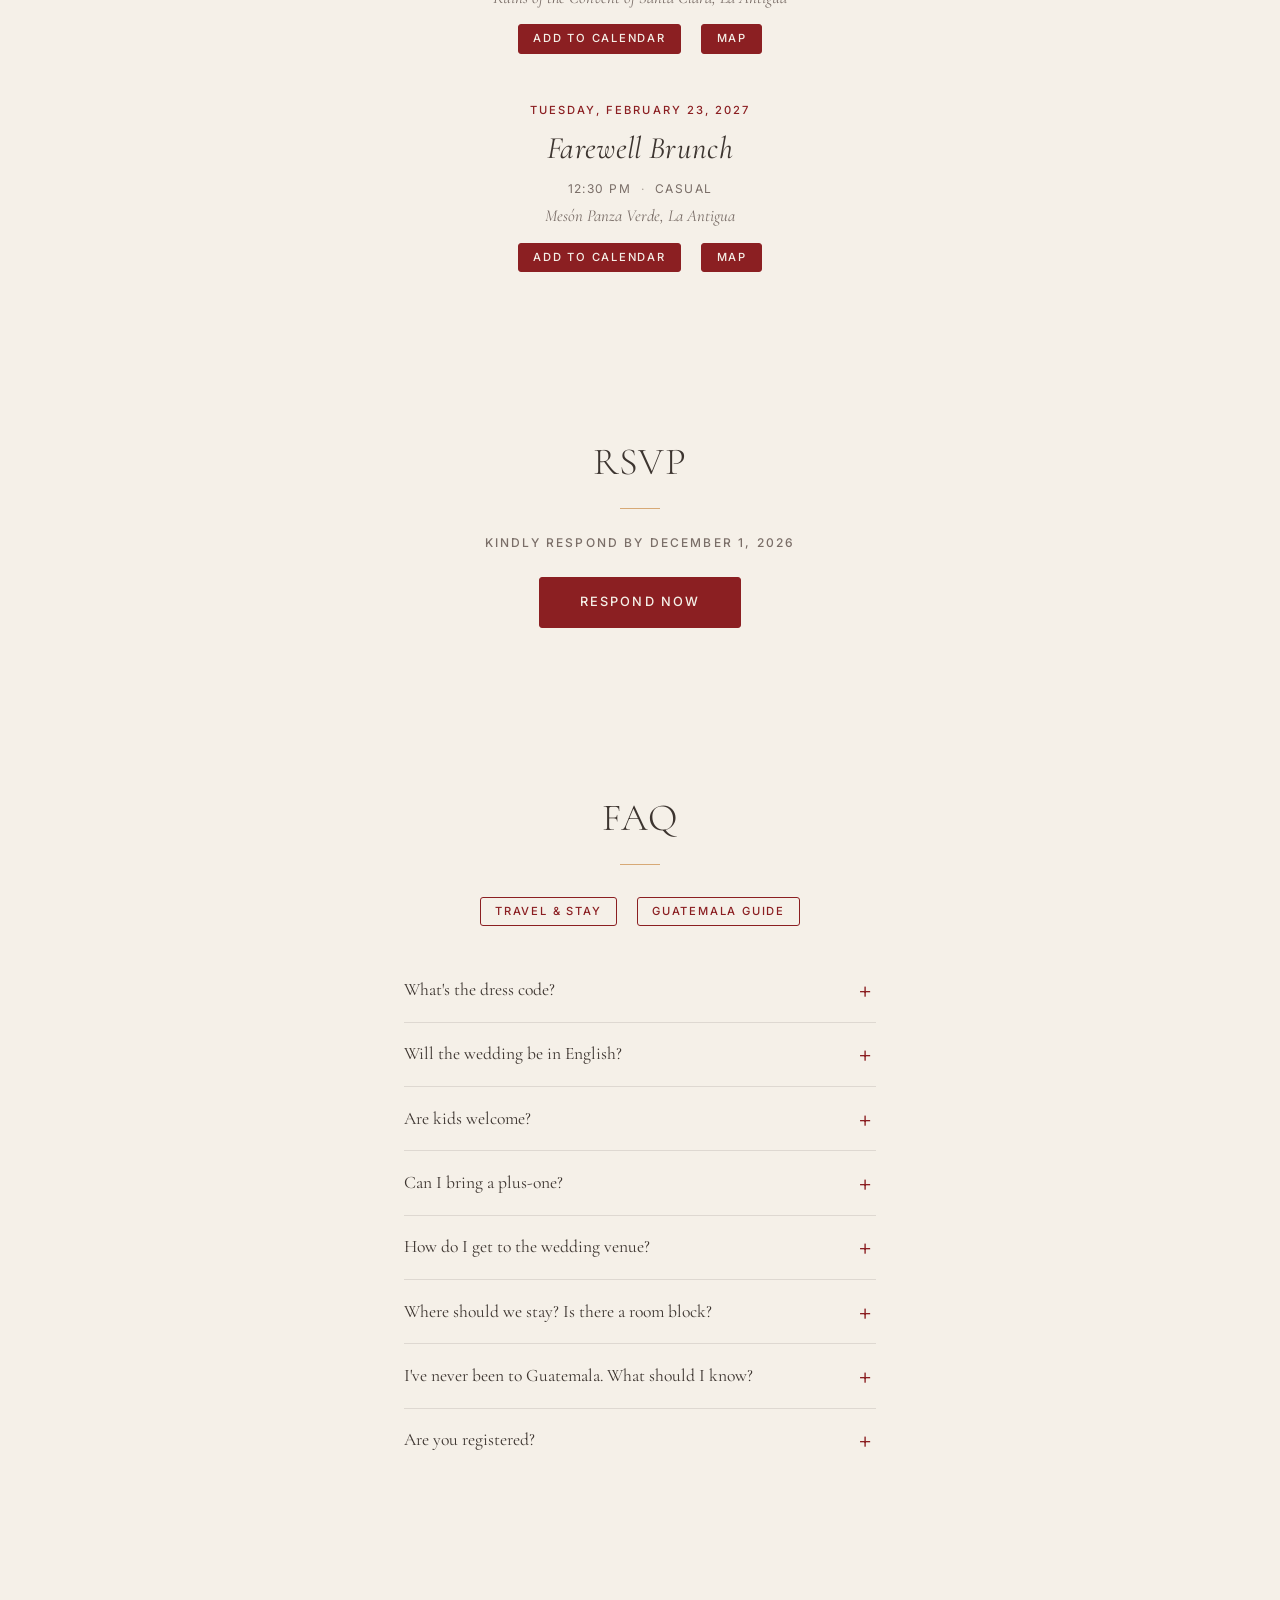
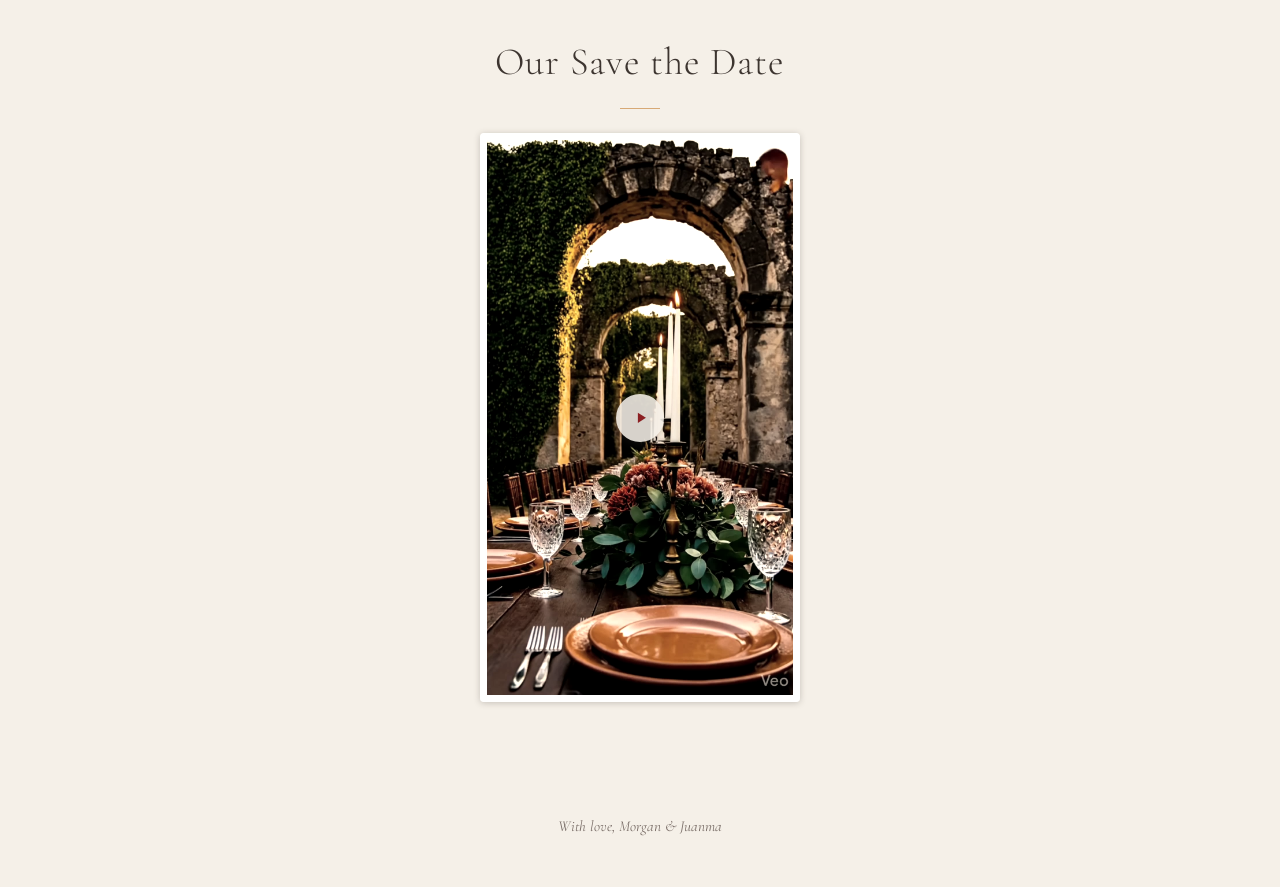
==== commit 069c89fe: "Fold gifts into the FAQ and drop the Gifts nav item Co-Authored-By: Claude Opus 5 <noreply@anthropic" ====
--- a/index.html
+++ b/index.html
@@ -35,7 +35,6 @@
         <li><a href="#schedule" data-en="Schedule" data-es="Programa">Schedule</a></li>
         <li><a href="#rsvp" data-en="RSVP" data-es="Confirmar">RSVP</a></li>
         <li><a href="#faq" data-en="FAQ" data-es="Preguntas">FAQ</a></li>
-        <li><a href="#registry" data-en="Gifts" data-es="Regalos">Gifts</a></li>
         <li><a href="antigua.html" data-en="Travel &amp; Stay" data-es="Viaje y Hospedaje">Travel &amp; Stay</a></li>
         <li><a href="guatemala-guide.html" data-en="Guatemala Guide" data-es="Guía de Guatemala">Guatemala Guide</a></li>
         <li><a href="our-love-story.html" data-en="Our Story" data-es="Nuestra Historia">Our Story</a></li>
@@ -230,35 +229,34 @@
             We've put together a full <a href="guatemala-guide.html" class="inline-link">Guatemala Guide</a> covering money, food, safety, packing, what to do, and where to go beyond Antigua: everything we wish someone had told us the first time.
           </p>
         </details>
-      </div>
-    </section>
-
-    <!-- ─── Registry ─────────────────────────────────────────── -->
-    <section id="registry" class="section" aria-labelledby="registry-heading">
-      <h2 id="registry-heading" class="section-heading" data-en="Gifts" data-es="Regalos">Gifts</h2>
-      <p class="section-intro"
-        data-en="Your presence in Guatemala is the gift. If you'd like to do more, anything you send goes toward our honeymoon in Mexico."
-        data-es="Tu presencia en Guatemala es el regalo. Si quieres hacer algo más, lo que envíes será para nuestra luna de miel en México."
-      >Your presence in Guatemala is the gift. If you'd like to do more, anything you send goes toward our honeymoon in Mexico.</p>
-
-      <div class="registry-list">
-        <!-- Deep link prefills the note so wedding gifts are identifiable in the
-             Venmo feed; audience=private keeps each one off the public feed. No
-             amount parameter on purpose. -->
-        <a class="registry-tile" href="https://venmo.com/amorenruinas?txn=pay&amp;note=Amor%20en%20Ruinas&amp;audience=private" target="_blank" rel="noopener">
-          <span class="registry-name">Venmo</span>
-          <span class="registry-meta" data-en="From the United States" data-es="Desde Estados Unidos">From the United States</span>
-        </a>
-        <a class="registry-tile" href="https://paypal.me/amorenruinas" target="_blank" rel="noopener">
-          <span class="registry-name">PayPal</span>
-          <span class="registry-meta" data-en="From anywhere else" data-es="Desde cualquier otro país">From anywhere else</span>
-        </a>
-      </div>
-
-      <p class="registry-note"
-        data-en="These are the only two links we'll ever share. We will never message you asking for money."
-        data-es="Estos son los únicos dos enlaces que compartiremos. Nunca te escribiremos para pedirte dinero."
-      >These are the only two links we'll ever share. We will never message you asking for money.</p>
+
+        <details class="faq-item" id="registry">
+          <summary data-en="Are you registered?" data-es="¿Tienen mesa de regalos?">Are you registered?</summary>
+          <p data-en="No. Your presence in Guatemala is the gift. If you'd like to do more, anything you send goes toward our honeymoon in Mexico."
+             data-es="No. Tu presencia en Guatemala es el regalo. Si quieres hacer algo más, lo que envíes será para nuestra luna de miel en México.">
+            No. Your presence in Guatemala is the gift. If you'd like to do more, anything you send goes toward our honeymoon in Mexico.
+          </p>
+
+          <div class="registry-list">
+            <!-- Deep link prefills the note so wedding gifts are identifiable in the
+                 Venmo feed; audience=private keeps each one off the public feed. No
+                 amount parameter on purpose. -->
+            <a class="registry-tile" href="https://venmo.com/amorenruinas?txn=pay&amp;note=Amor%20en%20Ruinas&amp;audience=private" target="_blank" rel="noopener">
+              <span class="registry-name">Venmo</span>
+              <span class="registry-meta" data-en="From the United States" data-es="Desde Estados Unidos">From the United States</span>
+            </a>
+            <a class="registry-tile" href="https://paypal.me/amorenruinas" target="_blank" rel="noopener">
+              <span class="registry-name">PayPal</span>
+              <span class="registry-meta" data-en="From anywhere else" data-es="Desde cualquier otro país">From anywhere else</span>
+            </a>
+          </div>
+
+          <p class="registry-note"
+            data-en="These are the only two links we'll ever share. We will never message you asking for money."
+            data-es="Estos son los únicos dos enlaces que compartiremos. Nunca te escribiremos para pedirte dinero."
+          >These are the only two links we'll ever share. We will never message you asking for money.</p>
+        </details>
+      </div>
     </section>
 
     <!-- ─── Save the Date Video ────────────────────────────────── -->
--- a/style.css
+++ b/style.css
@@ -941,6 +941,13 @@
   margin-top: 0.75rem;
 }
 
+/* The gift tiles live inside a FAQ answer, which is left-aligned and needs the
+   answer's own bottom spacing above the item's divider. */
+.faq-item .registry-note {
+  margin-top: 1rem;
+  padding-bottom: 1.25rem;
+}
+
 /* ─── Photo Gallery ──────────────────────────────────────────── */
 .photo-grid {
   width: 100%;
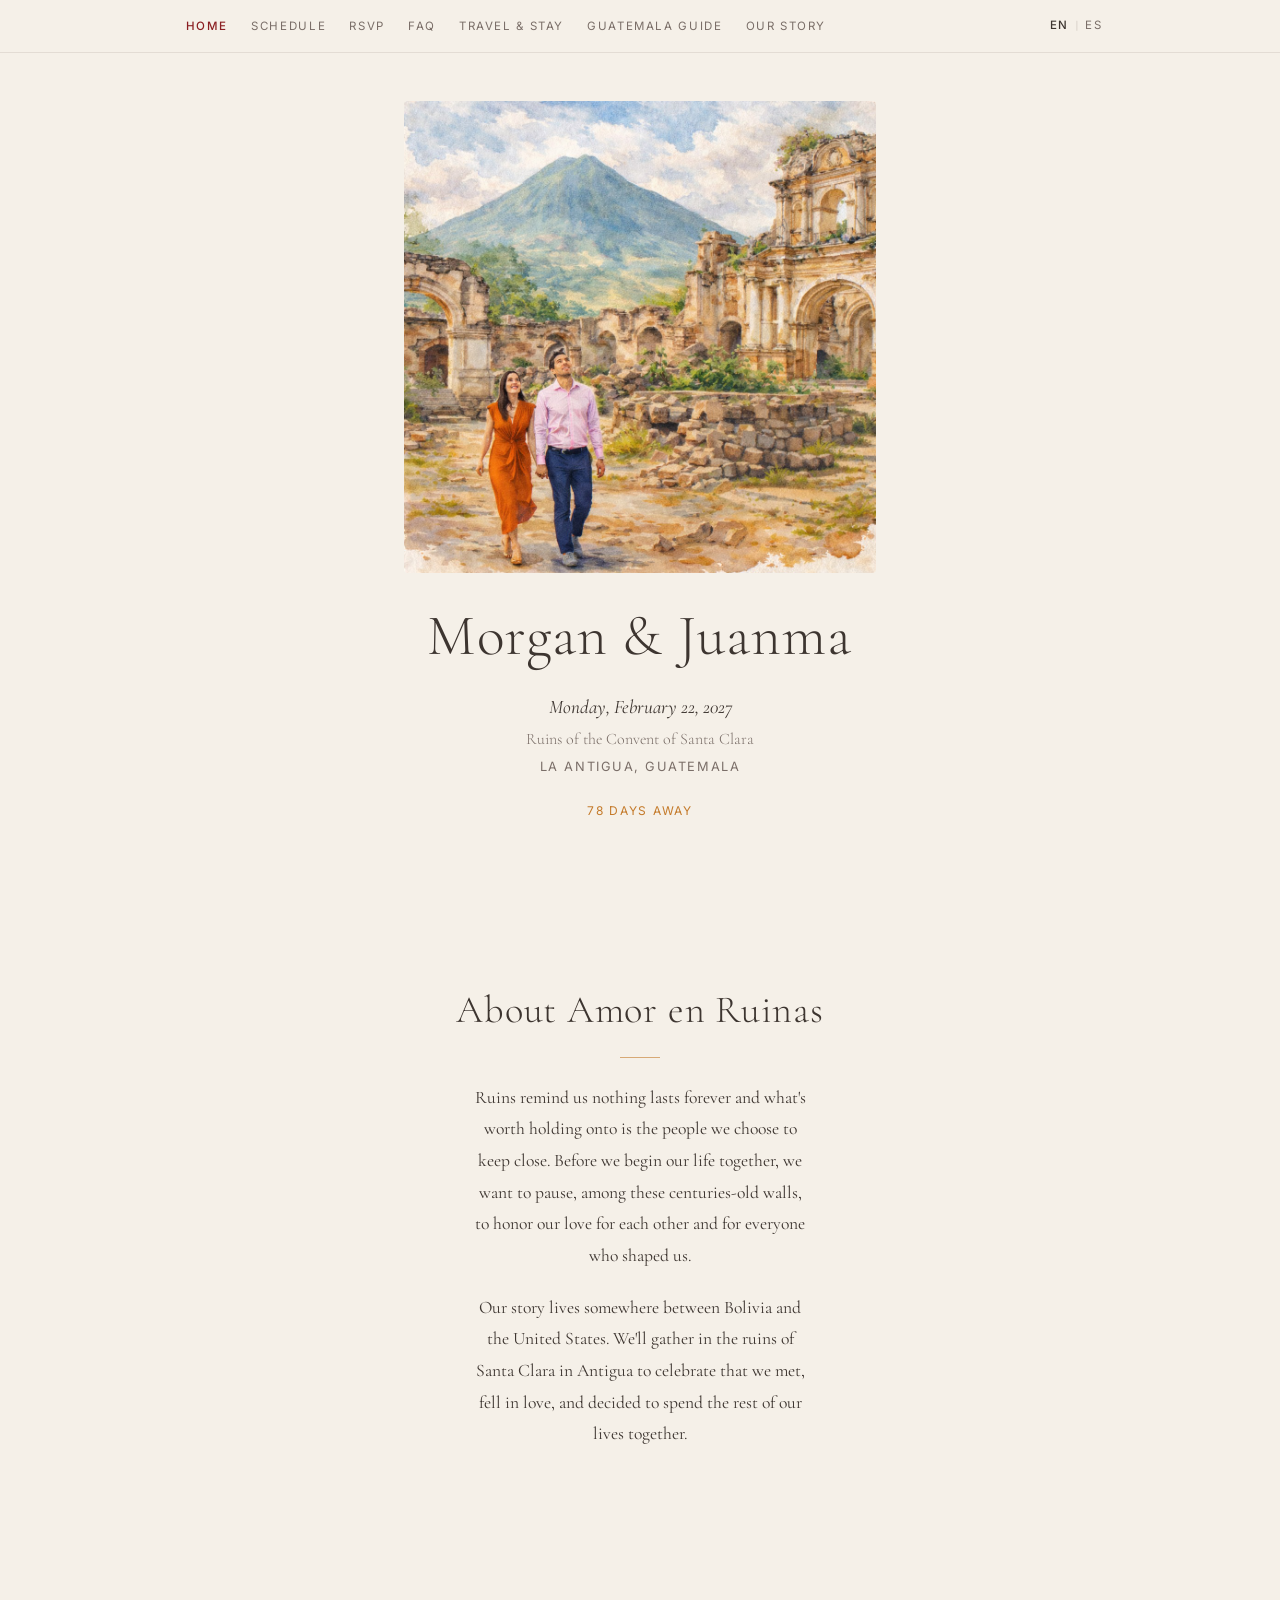
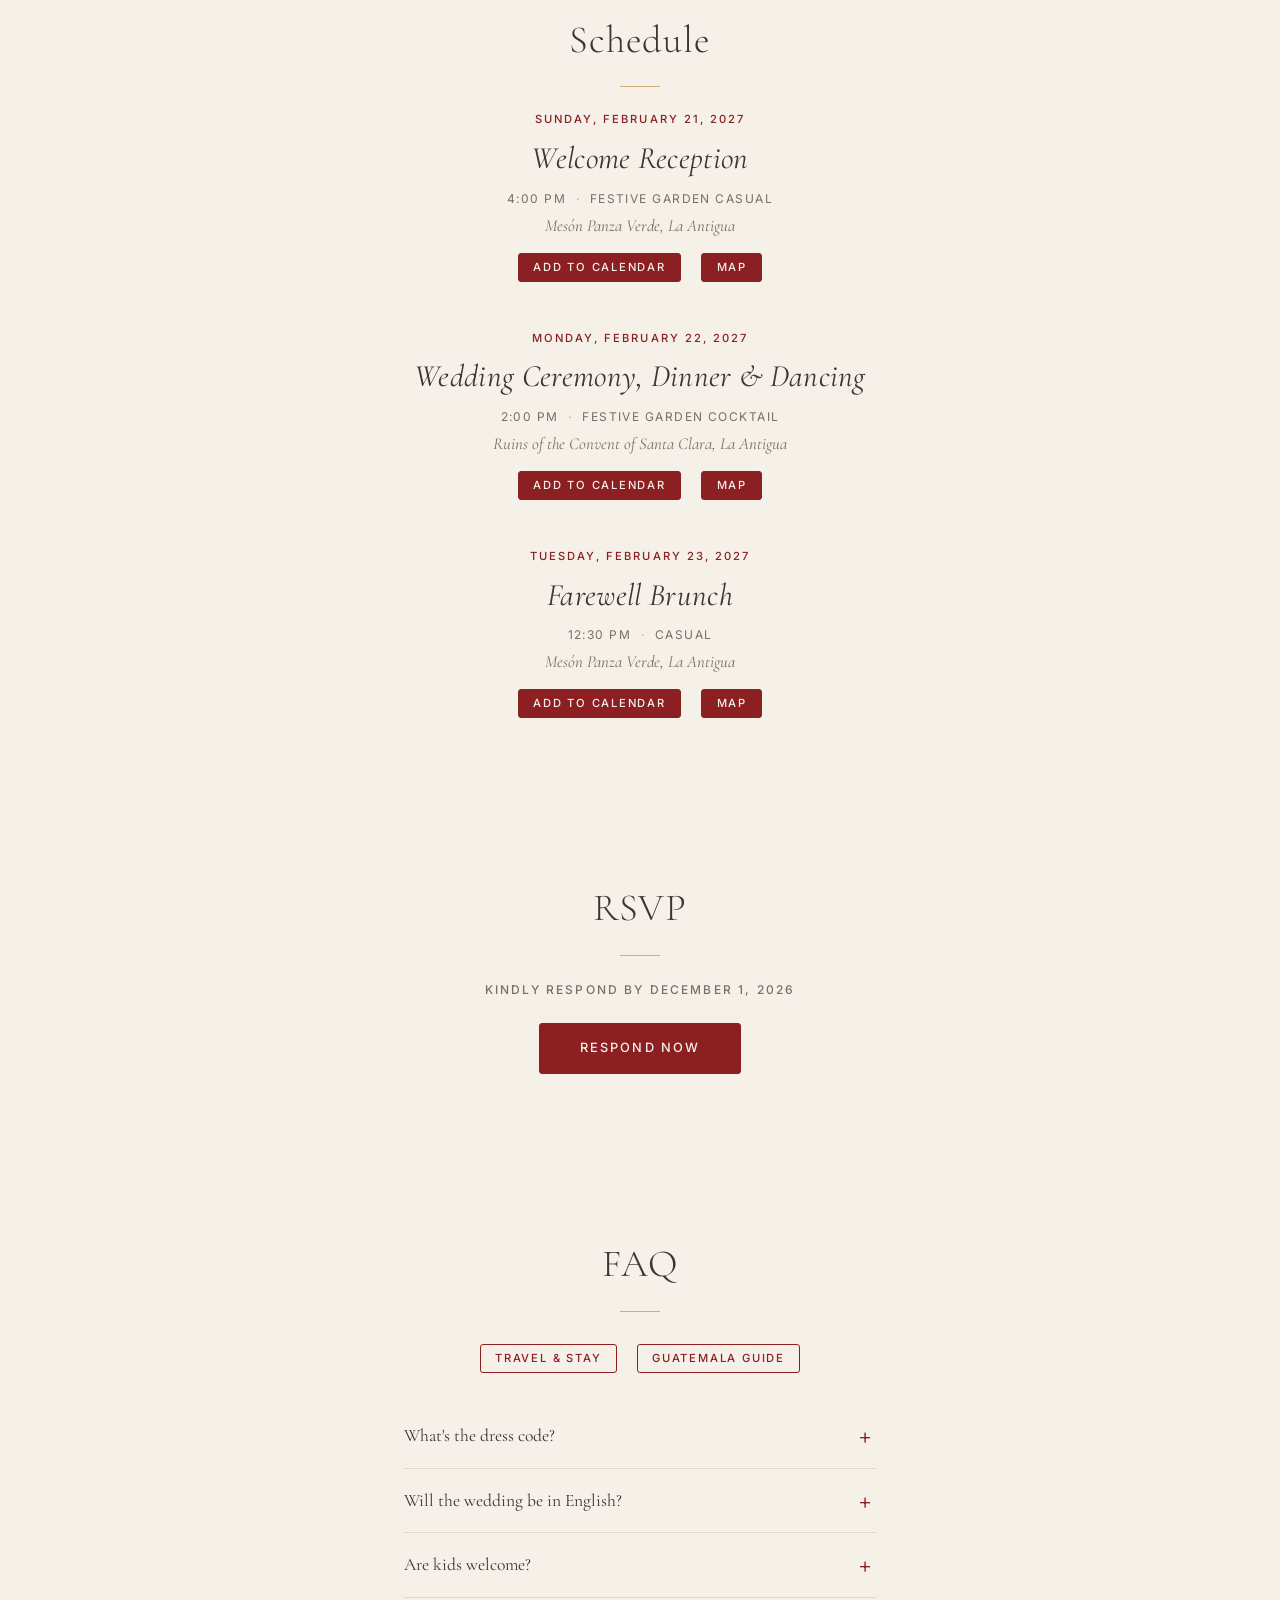
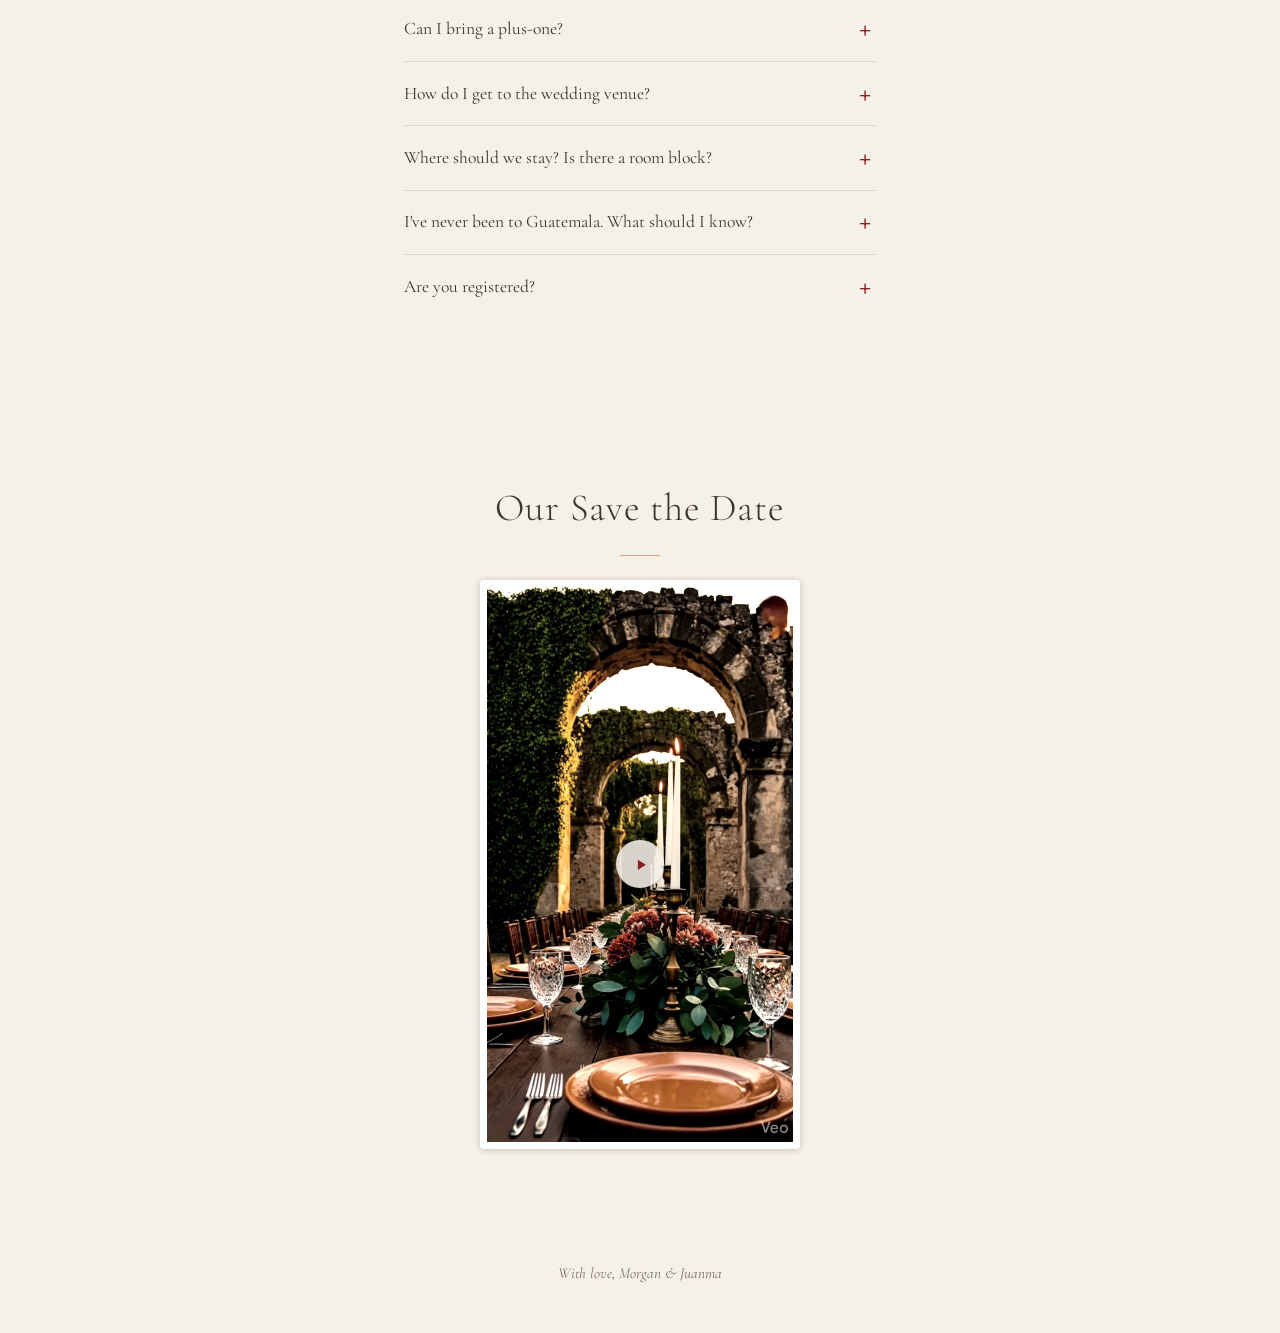
==== commit 6f51e81d: "Drop the stale hotel count from the FAQ blurb The Where to Stay split left this saying "six hotels, " ====
--- a/index.html
+++ b/index.html
@@ -212,9 +212,9 @@
 
         <details class="faq-item">
           <summary data-en="Where should we stay? Is there a room block?" data-es="¿Dónde nos hospedamos? ¿Hay bloque de habitaciones?">Where should we stay? Is there a room block?</summary>
-          <p data-en="Our <a href='antigua.html#where-to-stay' class='inline-link'>Travel &amp; Stay</a> guide lists six hotels, all within a 10-minute walk of Santa Clara. Two have a rate for us: <strong>Good Hotel</strong> (book at goodhotel.co/antigua with code CONKELL) and <strong>Las Cruces</strong> (email them with the authorization form linked on the card). The rest you book directly, no code needed."
-             data-es="Nuestra guía de <a href='antigua.html#where-to-stay' class='inline-link'>Viaje y Hospedaje</a> lista seis hoteles, todos a menos de 10 minutos a pie de Santa Clara. Dos tienen tarifa para nosotros: <strong>Good Hotel</strong> (reserva en goodhotel.co/antigua con el código CONKELL) y <strong>Las Cruces</strong> (escríbeles con el formulario de autorización enlazado en su tarjeta). Los demás se reservan directamente, sin código.">
-            Our <a href="antigua.html#where-to-stay" class="inline-link">Travel &amp; Stay</a> guide lists six hotels, all within a 10-minute walk of Santa Clara. Two have a rate for us: <strong>Good Hotel</strong> (book at goodhotel.co/antigua with code CONKELL) and <strong>Las Cruces</strong> (email them with the authorization form linked on the card). The rest you book directly, no code needed.
+          <p data-en="Our <a href='antigua.html#where-to-stay' class='inline-link'>Travel &amp; Stay</a> guide lists the hotels we recommend, most within a 10-minute walk of Santa Clara. Two have a rate for us: <strong>Good Hotel</strong> (book at goodhotel.co/antigua with code CONKELL) and <strong>Las Cruces</strong> (email them with the authorization form linked on the card). The rest you book directly, no code needed."
+             data-es="Nuestra guía de <a href='antigua.html#where-to-stay' class='inline-link'>Viaje y Hospedaje</a> lista los hoteles que recomendamos, casi todos a menos de 10 minutos a pie de Santa Clara. Dos tienen tarifa para nosotros: <strong>Good Hotel</strong> (reserva en goodhotel.co/antigua con el código CONKELL) y <strong>Las Cruces</strong> (escríbeles con el formulario de autorización enlazado en su tarjeta). Los demás se reservan directamente, sin código.">
+            Our <a href="antigua.html#where-to-stay" class="inline-link">Travel &amp; Stay</a> guide lists the hotels we recommend, most within a 10-minute walk of Santa Clara. Two have a rate for us: <strong>Good Hotel</strong> (book at goodhotel.co/antigua with code CONKELL) and <strong>Las Cruces</strong> (email them with the authorization form linked on the card). The rest you book directly, no code needed.
           </p>
           <p data-en="Antigua is small and its best hotels are small too, so we'd book sooner rather than later."
              data-es="Antigua es pequeña y sus mejores hoteles también, así que recomendamos reservar cuanto antes.">
@@ -243,18 +243,18 @@
                  amount parameter on purpose. -->
             <a class="registry-tile" href="https://venmo.com/amorenruinas?txn=pay&amp;note=Amor%20en%20Ruinas&amp;audience=private" target="_blank" rel="noopener">
               <span class="registry-name">Venmo</span>
-              <span class="registry-meta" data-en="From the United States" data-es="Desde Estados Unidos">From the United States</span>
+              <span class="registry-meta" data-en="United States" data-es="Estados Unidos">United States</span>
             </a>
             <a class="registry-tile" href="https://paypal.me/amorenruinas" target="_blank" rel="noopener">
               <span class="registry-name">PayPal</span>
-              <span class="registry-meta" data-en="From anywhere else" data-es="Desde cualquier otro país">From anywhere else</span>
+              <span class="registry-meta" data-en="Everywhere else" data-es="Otros países">Everywhere else</span>
             </a>
           </div>
 
           <p class="registry-note"
-            data-en="These are the only two links we'll ever share. We will never message you asking for money."
-            data-es="Estos son los únicos dos enlaces que compartiremos. Nunca te escribiremos para pedirte dinero."
-          >These are the only two links we'll ever share. We will never message you asking for money.</p>
+            data-en="Any link for sending a gift will always appear on this page. We will never message you asking for money."
+            data-es="Cualquier enlace para enviar un regalo siempre aparecerá en esta página. Nunca te escribiremos para pedirte dinero."
+          >Any link for sending a gift will always appear on this page. We will never message you asking for money.</p>
         </details>
       </div>
     </section>
--- a/style.css
+++ b/style.css
@@ -727,6 +727,17 @@
   border-bottom: none;
 }
 
+/* An open answer ends in its own subhead (e.g. FAREWELL BRUNCH), which would
+   otherwise read as a heading over the questions below it. Extra room before
+   the divider, and a ruby summary, mark where the answer starts and stops. */
+.faq-item[open] {
+  padding-bottom: 1.75rem;
+}
+
+.faq-item[open] > summary {
+  color: var(--ruby);
+}
+
 .faq-item summary {
   list-style: none;
   cursor: pointer;
@@ -888,17 +899,17 @@
 .registry-list {
   width: 100%;
   display: grid;
-  grid-template-columns: 1fr;
-  gap: 0.75rem;
-  max-width: 360px;
+  grid-template-columns: 1fr 1fr;
+  gap: 0.5rem;
+  max-width: 320px;
 }
 
 .registry-tile {
   display: flex;
   flex-direction: column;
   align-items: center;
-  gap: 0.25rem;
-  padding: 1.1rem 1rem;
+  gap: 0.15rem;
+  padding: 0.7rem 0.5rem;
   border: 1px solid rgba(139, 31, 34, 0.4);
   border-radius: 3px;
   text-decoration: none;
@@ -915,14 +926,14 @@
 
 .registry-name {
   font-family: var(--serif);
-  font-size: 1.1rem;
+  font-size: 0.95rem;
   color: var(--charcoal);
 }
 
 .registry-meta {
   font-family: var(--sans);
-  font-size: 0.7rem;
-  letter-spacing: 0.14em;
+  font-size: 0.6rem;
+  letter-spacing: 0.1em;
   text-transform: uppercase;
   color: var(--muted);
 }
@@ -941,9 +952,14 @@
   margin-top: 0.75rem;
 }
 
-/* The gift tiles live inside a FAQ answer, which is left-aligned and needs the
-   answer's own bottom spacing above the item's divider. */
+/* Inside a FAQ answer the bare `.faq-item p` rule out-specifies .registry-note,
+   which would render this footnote in the answer's serif. Restate it here so the
+   note stays quieter than the answer it sits under. */
 .faq-item .registry-note {
+  font-family: var(--sans);
+  font-size: 0.78rem;
+  line-height: 1.6;
+  max-width: 44ch;
   margin-top: 1rem;
   padding-bottom: 1.25rem;
 }
@@ -1127,12 +1143,14 @@
   list-style: none;
   width: 100%;
   margin-top: 0.5rem;
-  display: grid;
-  grid-template-columns: repeat(auto-fit, minmax(280px, 1fr));
+  display: flex;
+  flex-wrap: wrap;
+  justify-content: center;
   gap: 1.25rem;
 }
 
 .hotel-card {
+  flex: 1 1 280px;
   display: flex;
   flex-direction: column;
   gap: 0.5rem;
@@ -1140,6 +1158,11 @@
   border: 1px solid rgba(61, 53, 48, 0.18);
   border-radius: 3px;
   background: rgba(255, 255, 255, 0.35);
+}
+
+/* Two per row on wider screens; a lone last card centers at the same width. */
+@media (min-width: 660px) {
+  .hotel-card { max-width: calc(50% - 0.625rem); }
 }
 
 .hotel-top {
@@ -1234,6 +1257,64 @@
   font-style: italic;
   font-size: 0.92rem;
   color: var(--muted);
+}
+
+.hotel-aside {
+  width: 100%;
+  margin-top: 1.5rem;
+  font-family: var(--serif);
+  font-size: 1rem;
+  line-height: 1.7;
+  color: var(--muted);
+}
+
+/* ─── Compact hotel rows (no group rate) ────────────────────── */
+.hotel-group-heading {
+  margin-top: 2.75rem;
+}
+
+.guide-section .hotel-group-intro {
+  margin-bottom: 1.25rem;
+  text-align: center;
+  max-width: 46ch;
+  align-self: center;
+}
+
+.hotel-brief-list {
+  list-style: none;
+  width: 100%;
+  border-top: 1px solid rgba(61, 53, 48, 0.14);
+}
+
+.hotel-brief {
+  display: flex;
+  flex-wrap: wrap;
+  align-items: center;
+  justify-content: space-between;
+  gap: 0.65rem 1.25rem;
+  padding: 0.95rem 0.2rem;
+  border-bottom: 1px solid rgba(61, 53, 48, 0.14);
+}
+
+.hotel-brief-main {
+  display: flex;
+  flex-wrap: wrap;
+  align-items: baseline;
+  gap: 0.3rem 0.7rem;
+}
+
+.hotel-brief-name {
+  font-family: var(--serif);
+  font-size: 1.15rem;
+  font-weight: 600;
+  line-height: 1.25;
+  color: var(--charcoal);
+}
+
+.hotel-brief-actions {
+  display: flex;
+  flex-wrap: wrap;
+  gap: 0.5rem;
 }
 
 .phrase-list {
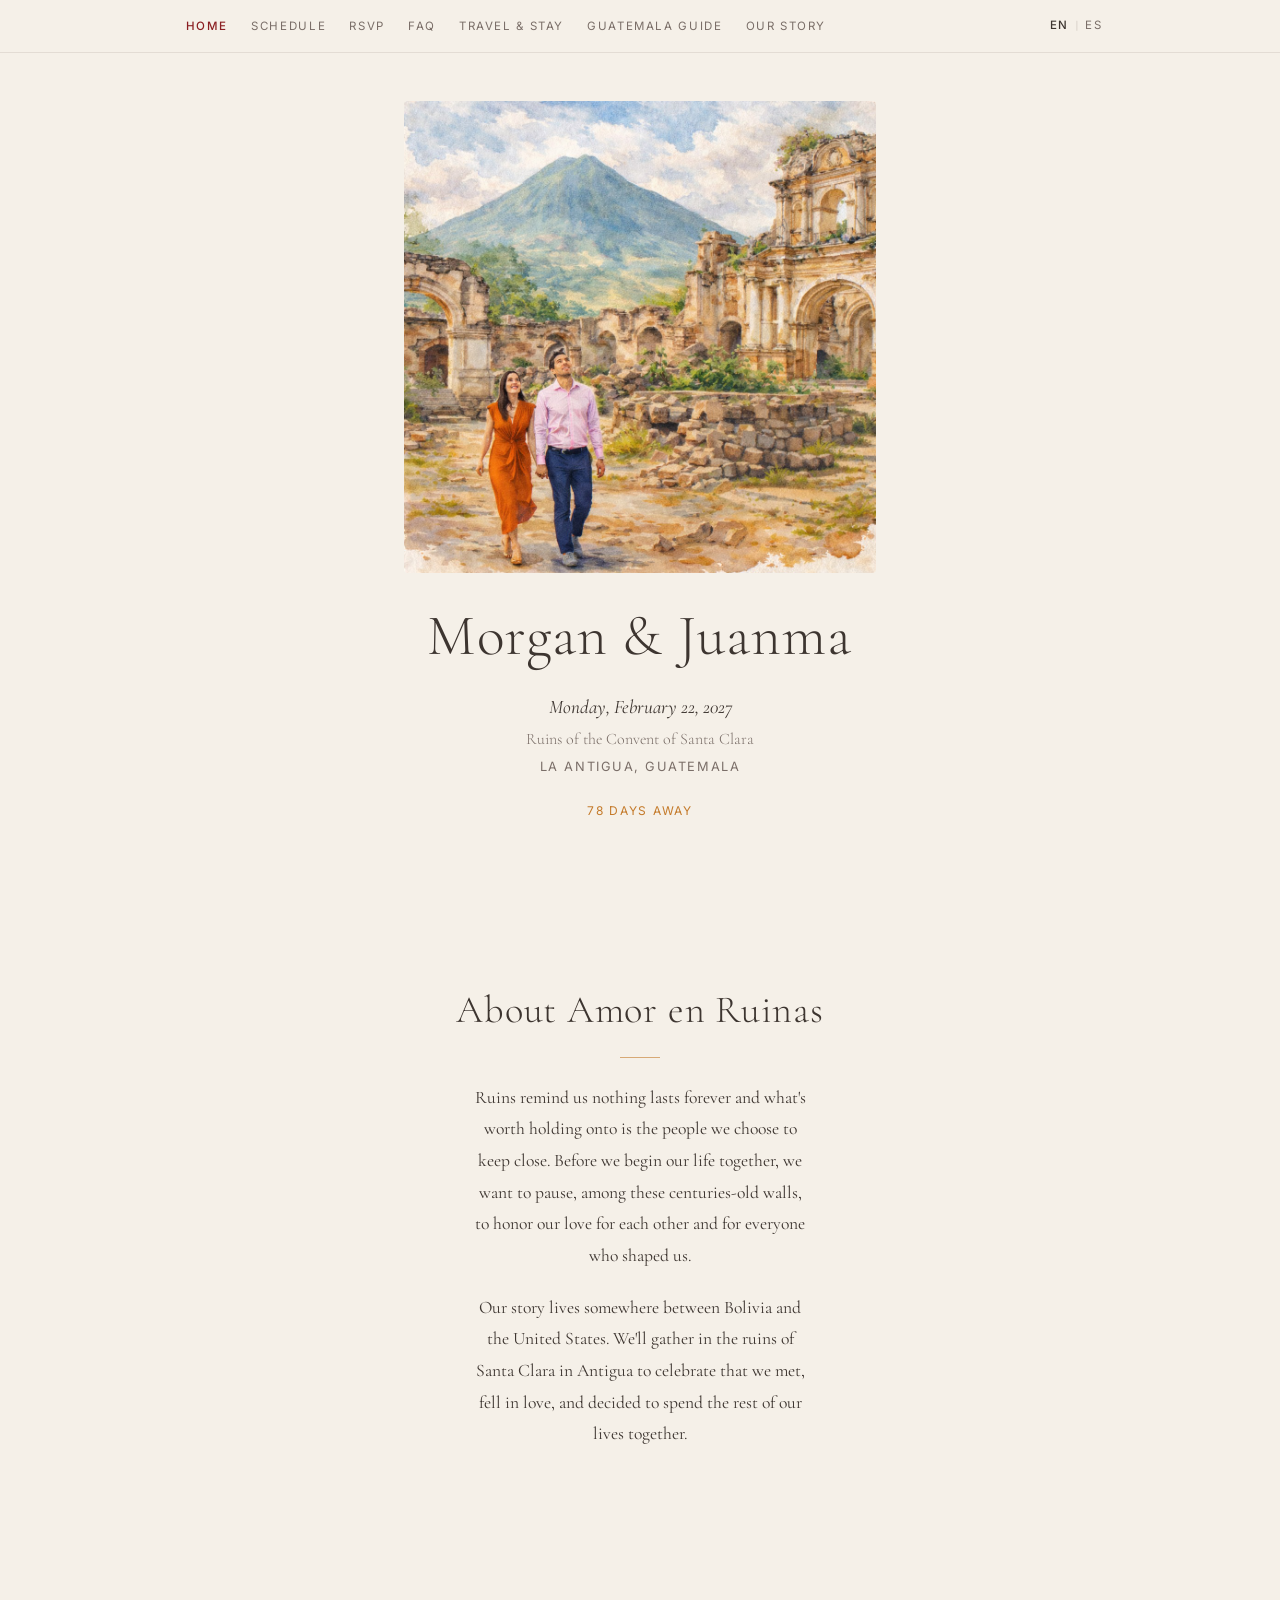
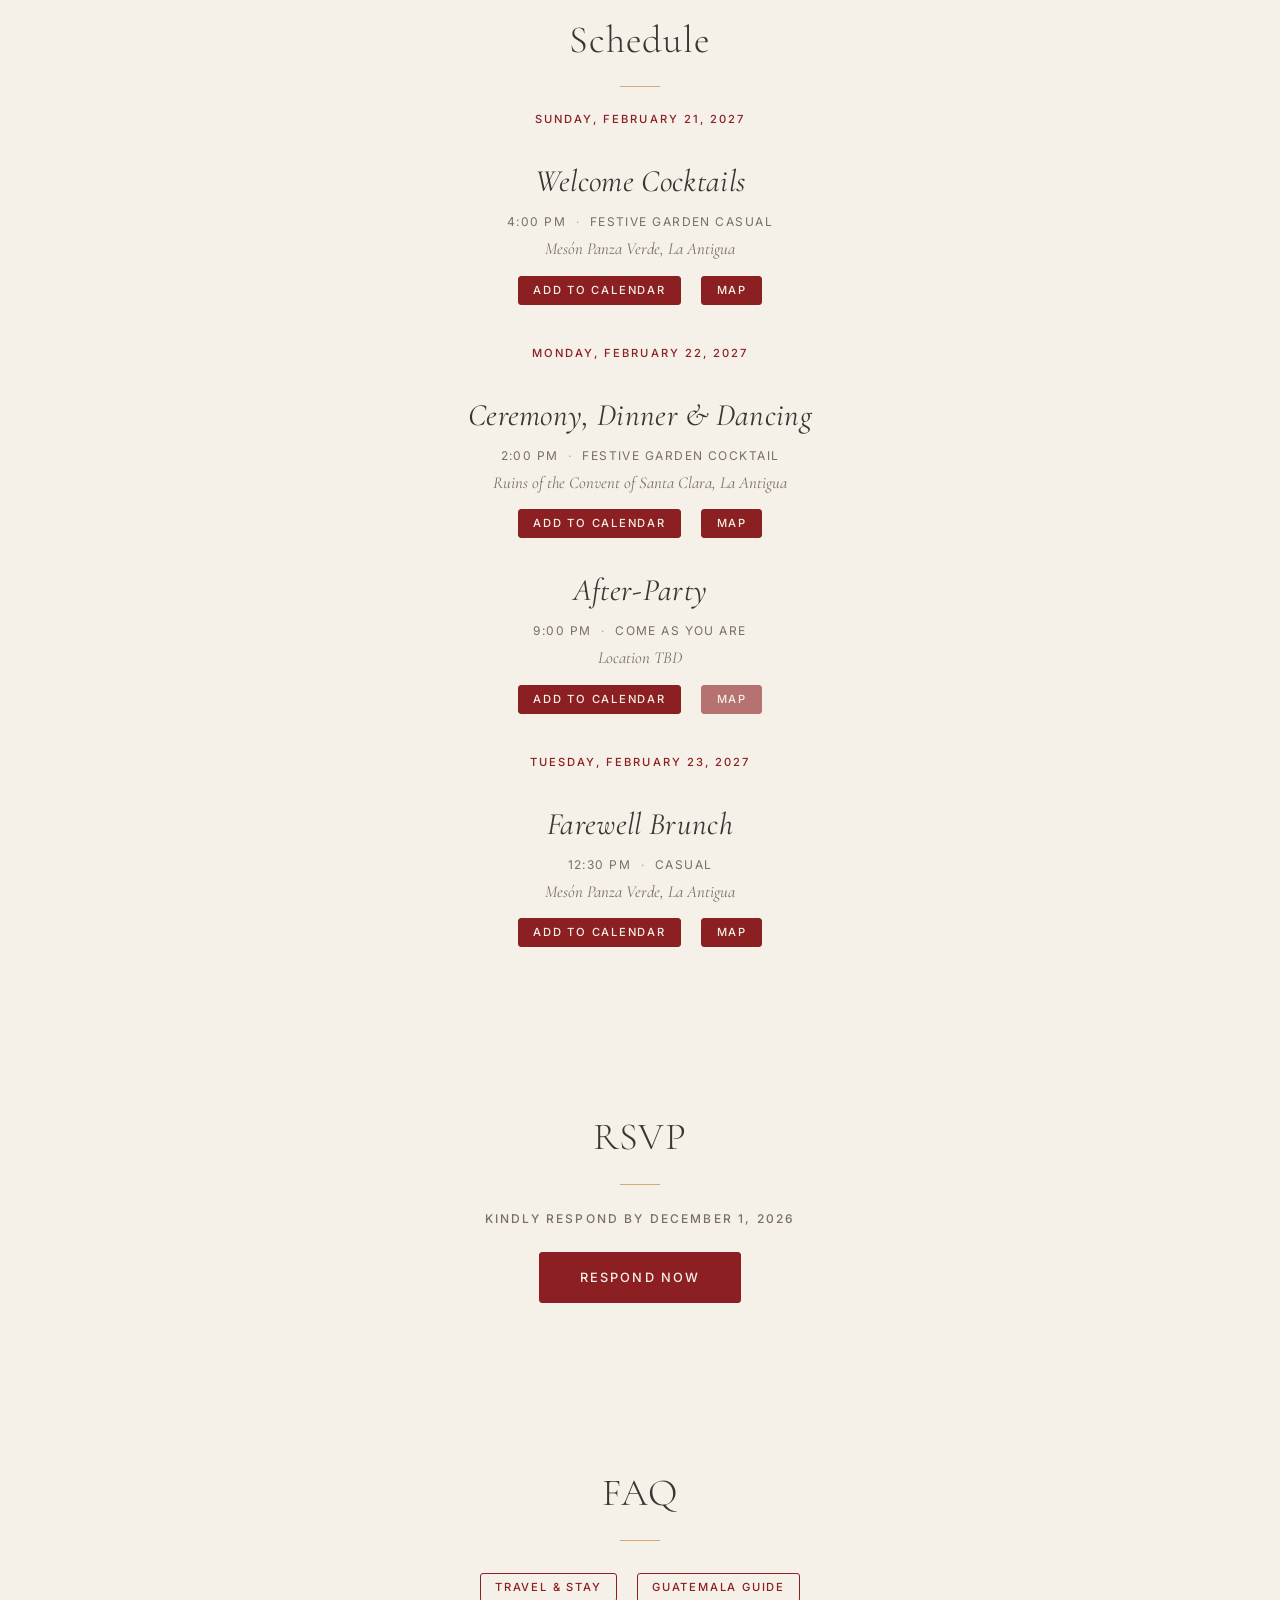
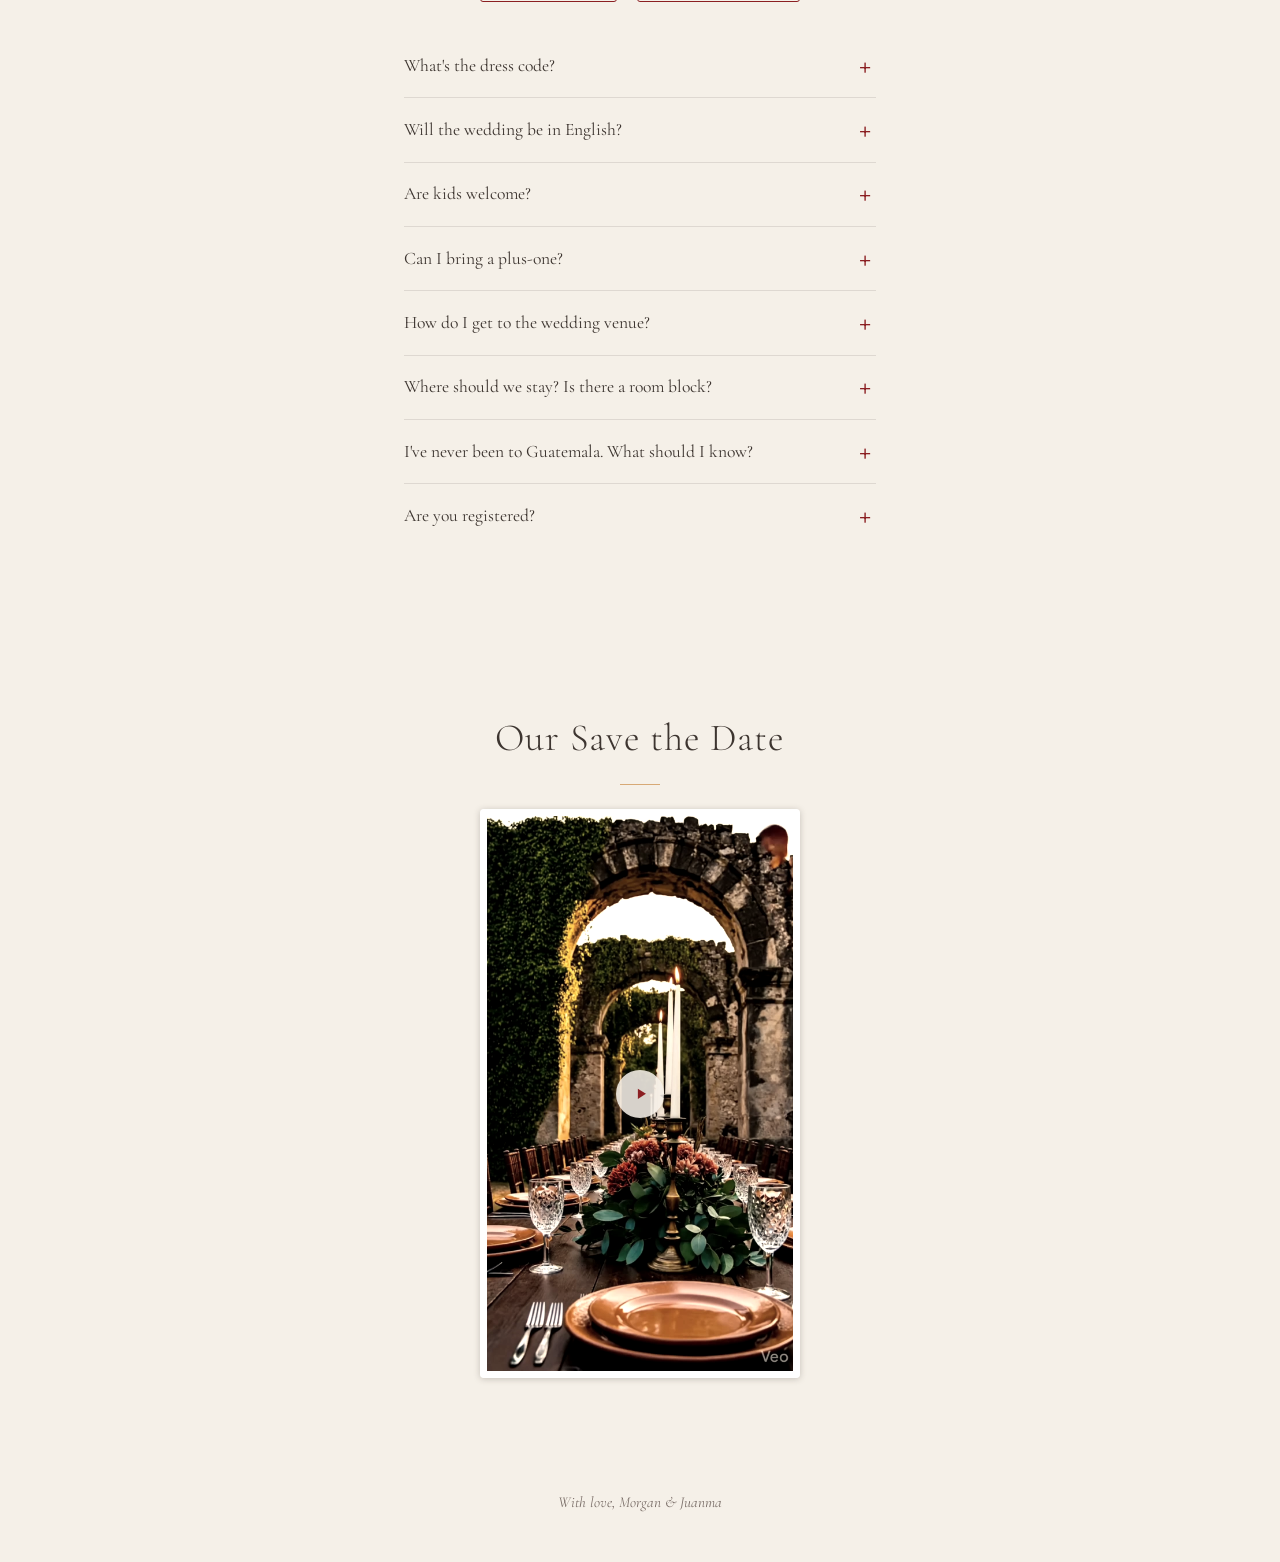
==== commit 12c0ee26: "Promote edits to live: gifts/registry, hotel list, FAQ rework, event renames Folds gifts into the FA" ====
--- a/index.html
+++ b/index.html
@@ -139,7 +139,7 @@
             Tip: bring a light layer — it cools down quickly once the sun sets.
           </p>
 
-          <p class="subhead" data-en="Welcome Reception" data-es="Recepción de Bienvenida">Welcome Reception</p>
+          <p class="subhead" data-en="Welcome Cocktails" data-es="Cóctel de Bienvenida">Welcome Cocktails</p>
           <p data-en="<strong>Festive garden casual:</strong> a notch more relaxed, still put together."
              data-es="<strong>Casual festivo de jardín:</strong> un poco más relajado, pero arreglado.">
             <strong>Festive garden casual:</strong> a notch more relaxed, still put together.
@@ -170,6 +170,12 @@
               Men: linen or lightweight suits, tie optional.
             </li>
           </ul>
+
+          <p class="subhead" data-en="After-Party" data-es="After Party">After-Party</p>
+          <p data-en="<strong>Come as you are:</strong> no need to change, stay in your wedding-day outfit."
+             data-es="<strong>Ven como estés:</strong> no hace falta cambiarte, quédate con tu atuendo del día de la boda.">
+            <strong>Come as you are:</strong> no need to change, stay in your wedding-day outfit.
+          </p>
 
           <p class="subhead" data-en="Farewell Brunch" data-es="Brunch de Despedida">Farewell Brunch</p>
           <p data-en="<strong>Casual:</strong> everyday clothes."
--- a/style.css
+++ b/style.css
@@ -250,7 +250,14 @@
   width: 100%;
   display: flex;
   flex-direction: column;
-  gap: 1.5rem;
+  gap: 2.5rem;
+}
+
+.schedule-group {
+  display: flex;
+  flex-direction: column;
+  align-items: center;
+  gap: 1.75rem;
 }
 
 .schedule-item {
@@ -258,11 +265,6 @@
   flex-direction: column;
   align-items: center;
   gap: 0.3rem;
-  padding-bottom: 1.5rem;
-}
-
-.schedule-item:last-child {
-  padding-bottom: 0;
 }
 
 .schedule-date {
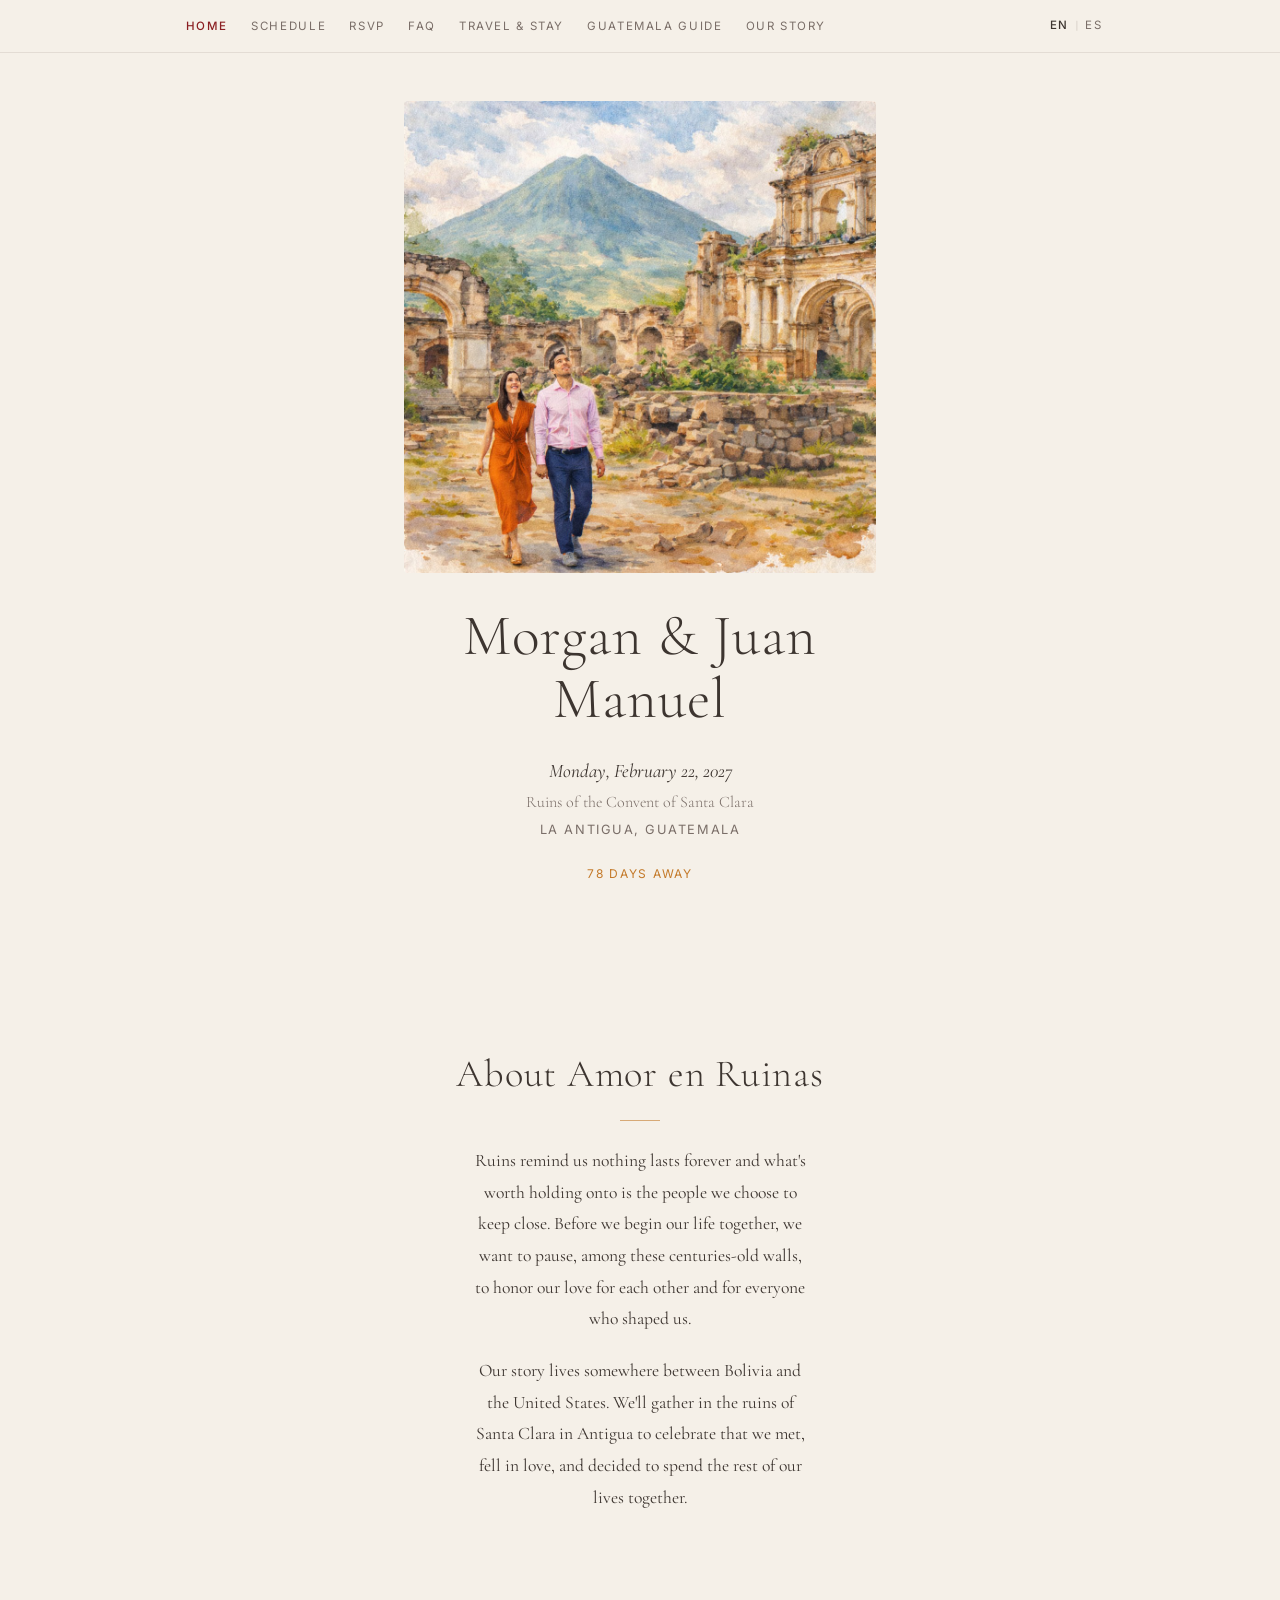
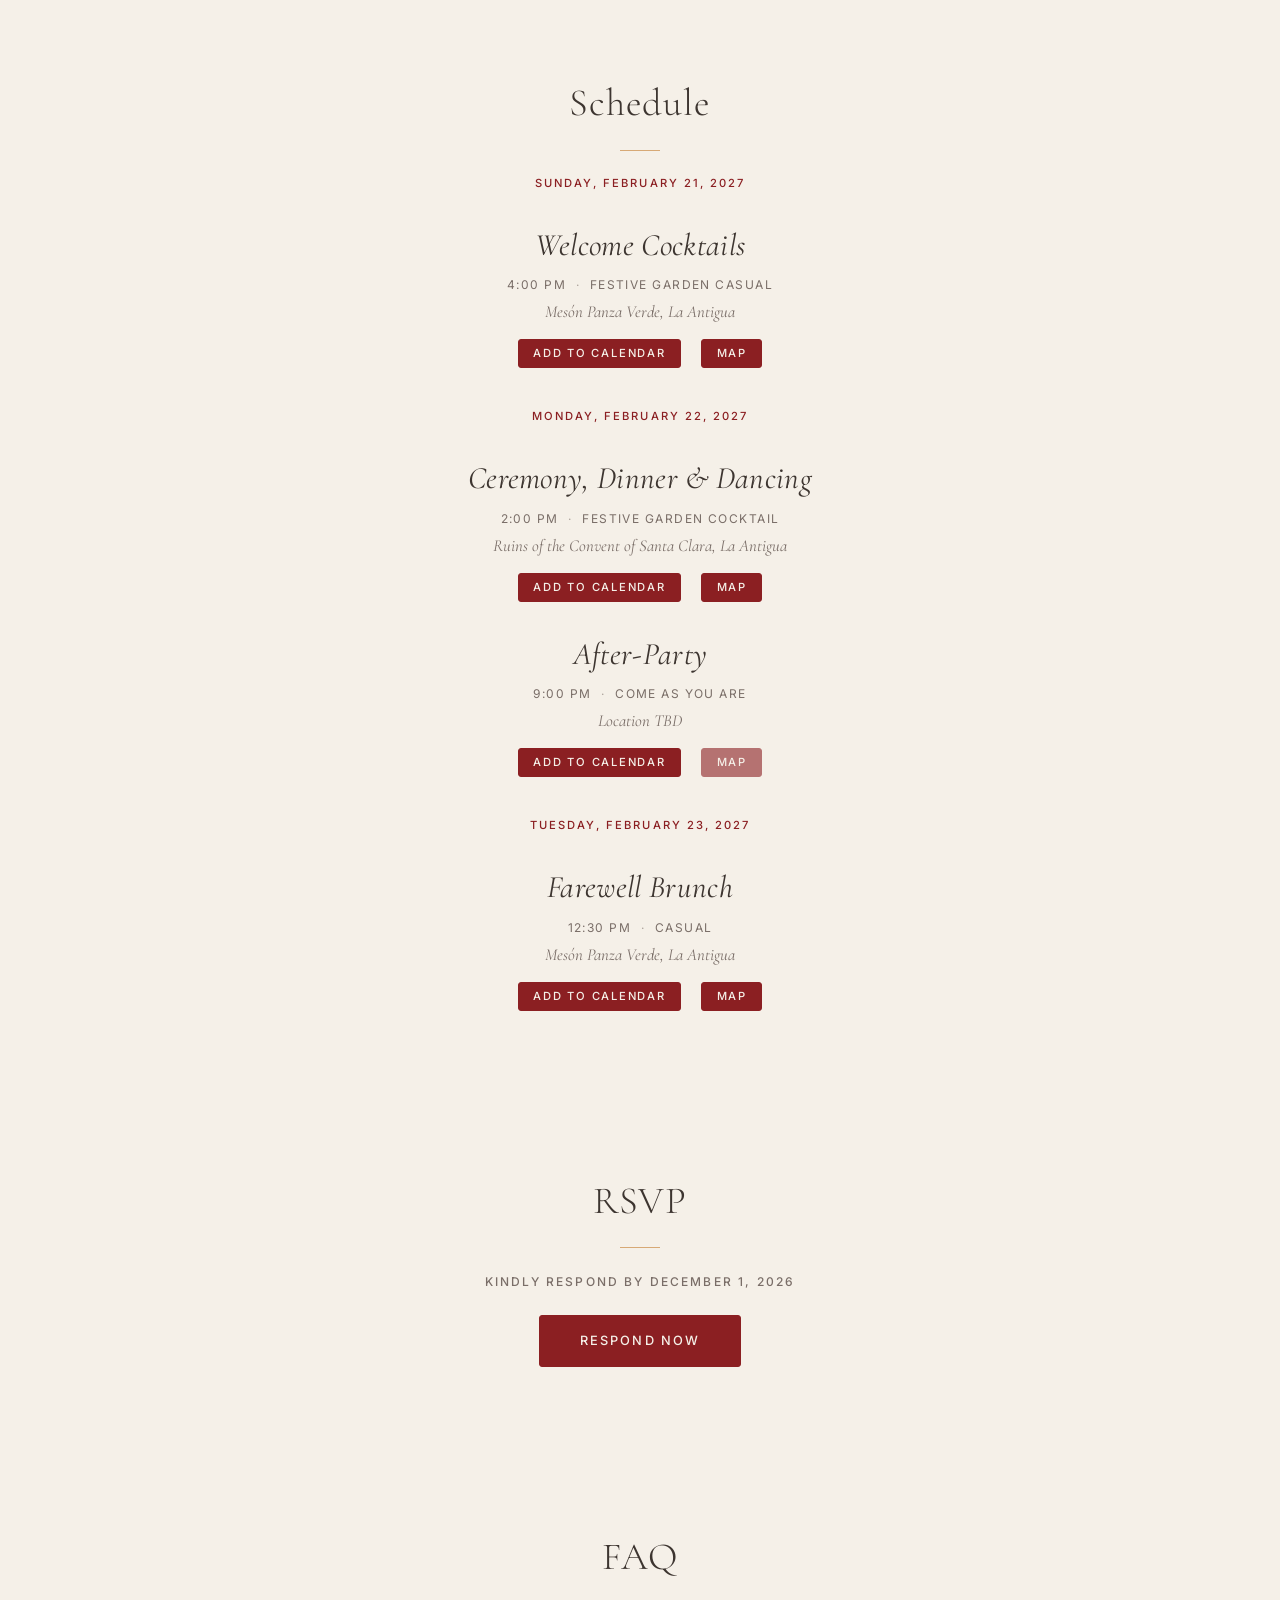
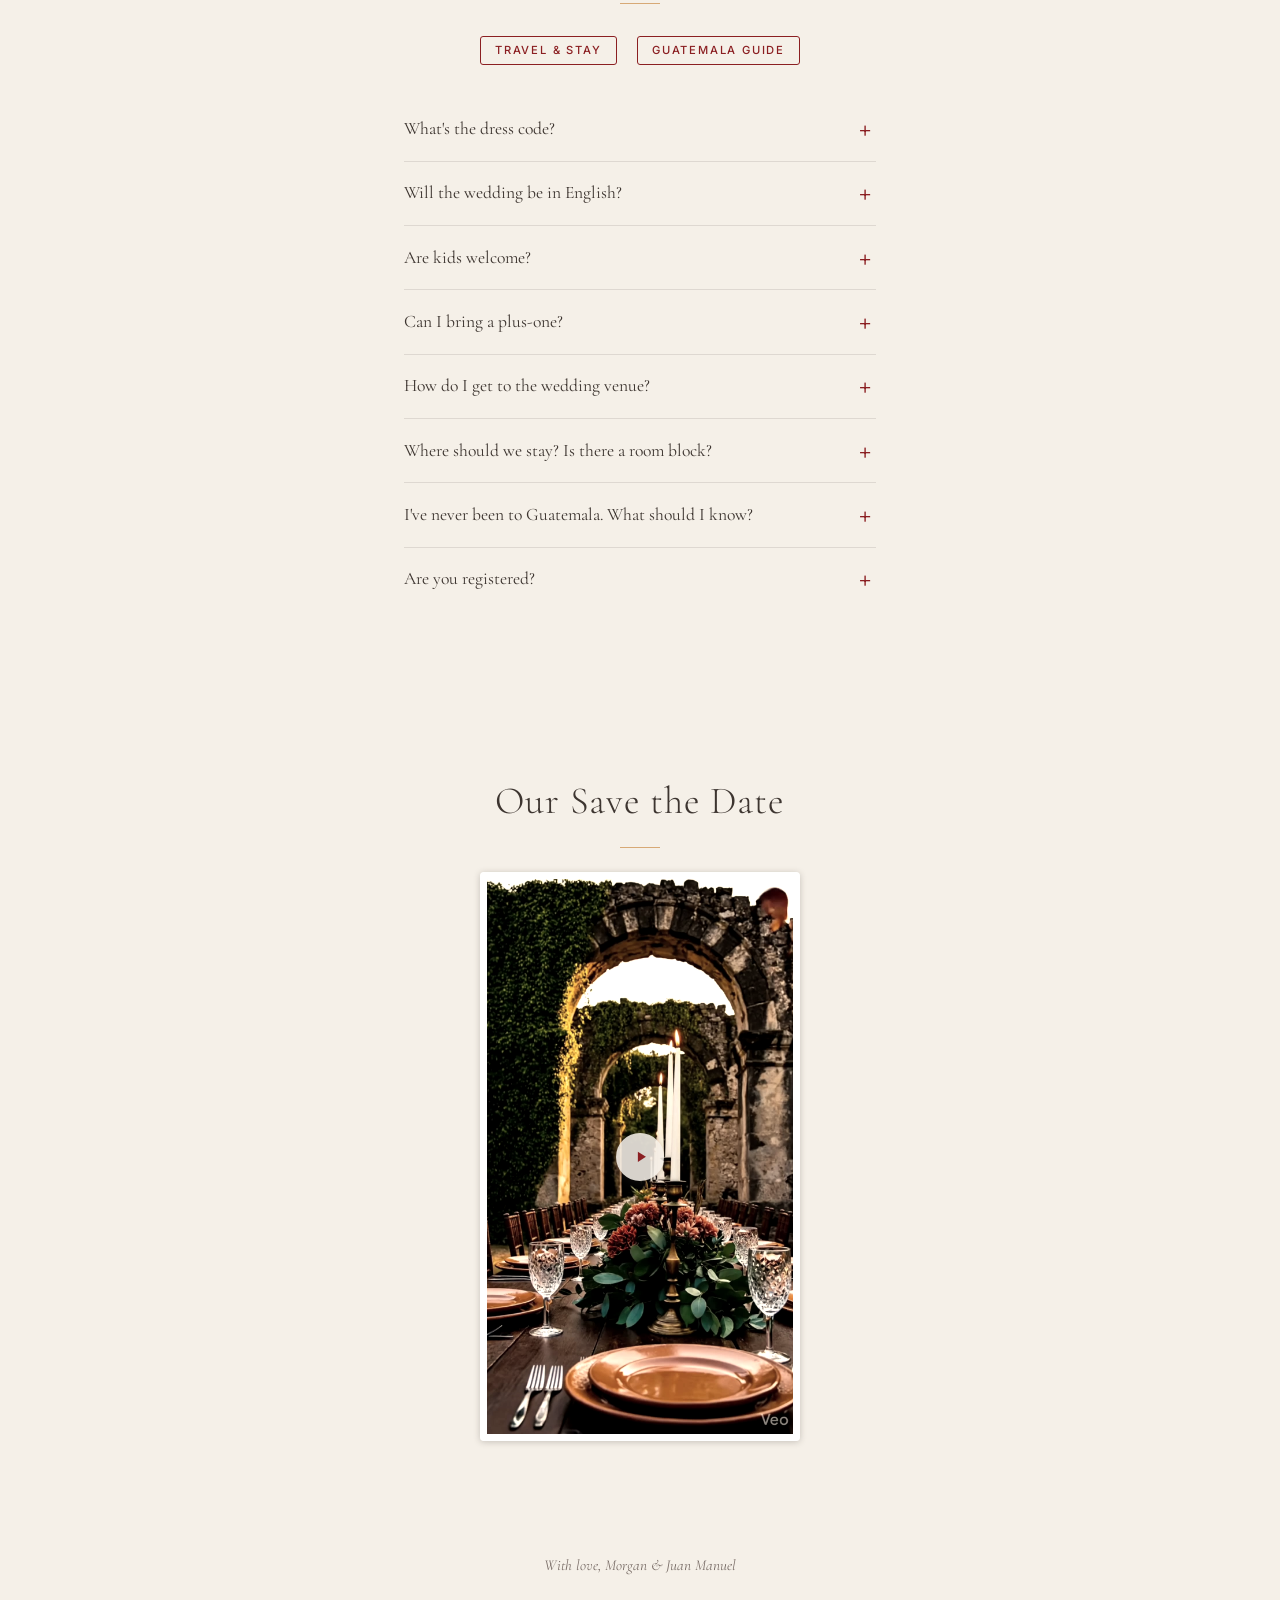
==== commit b82aea58: "Promote edits to live: Juanma to Juan Manuel Co-Authored-By: Claude Sonnet 5 <noreply@anthropic.com>" ====
--- a/index.html
+++ b/index.html
@@ -3,22 +3,22 @@
 <head>
   <meta charset="UTF-8" />
   <meta name="viewport" content="width=device-width, initial-scale=1.0" />
-  <title>Morgan &amp; Juanma, February 22, 2027</title>
-  <meta name="description" content="Morgan &amp; Juanma, February 22, 2027, La Antigua, Guatemala. Travel, schedule, and RSVP." />
+  <title>Morgan &amp; Juan Manuel, February 22, 2027</title>
+  <meta name="description" content="Morgan &amp; Juan Manuel, February 22, 2027, La Antigua, Guatemala. Travel, schedule, and RSVP." />
   <meta name="robots" content="noindex, nofollow" />
 
   <!-- Open Graph / link previews (iMessage, WhatsApp, Slack, Facebook) -->
   <meta property="og:type" content="website" />
-  <meta property="og:site_name" content="Morgan &amp; Juanma" />
-  <meta property="og:title" content="Morgan &amp; Juanma, February 22, 2027" />
+  <meta property="og:site_name" content="Morgan &amp; Juan Manuel" />
+  <meta property="og:title" content="Morgan &amp; Juan Manuel, February 22, 2027" />
   <meta property="og:description" content="Among the centuries-old walls of the Santa Clara ruins in La Antigua, Guatemala, we'll gather to celebrate our love and everyone who shaped us." />
   <meta property="og:url" content="https://wedding-nine-ecru.vercel.app/" />
   <meta property="og:image" content="https://wedding-nine-ecru.vercel.app/imgs/ProposalHydra0062.jpg" />
   <meta property="og:image:width" content="1024" />
   <meta property="og:image:height" content="1024" />
-  <meta property="og:image:alt" content="Morgan and Juanma" />
+  <meta property="og:image:alt" content="Morgan and Juan Manuel" />
   <meta name="twitter:card" content="summary_large_image" />
-  <meta name="twitter:title" content="Morgan &amp; Juanma, February 22, 2027" />
+  <meta name="twitter:title" content="Morgan &amp; Juan Manuel, February 22, 2027" />
   <meta name="twitter:description" content="Among the centuries-old walls of the Santa Clara ruins in La Antigua, Guatemala, we'll gather to celebrate our love and everyone who shaped us." />
   <meta name="twitter:image" content="https://wedding-nine-ecru.vercel.app/imgs/ProposalHydra0062.jpg" />
   <link rel="preconnect" href="https://fonts.googleapis.com" />
@@ -62,13 +62,13 @@
   <main class="main">
 
     <!-- ─── Hero ─────────────────────────────────────────────── -->
-    <section id="home" class="section section-hero" aria-label="Morgan and Juanma wedding announcement">
+    <section id="home" class="section section-hero" aria-label="Morgan and Juan Manuel wedding announcement">
       <figure class="hero" id="hero" aria-hidden="true" hidden>
-        <img id="hero-img" src="" alt="Morgan and Juanma" />
+        <img id="hero-img" src="" alt="Morgan and Juan Manuel" />
       </figure>
 
       <div class="card">
-        <h1 class="names">Morgan &amp; Juanma</h1>
+        <h1 class="names">Morgan &amp; Juan Manuel</h1>
 
         <div class="details">
           <p class="date" data-en="Monday, February 22, 2027" data-es="Lunes 22 de febrero de 2027">Monday, February 22, 2027</p>
@@ -282,7 +282,7 @@
 
   <footer class="site-footer">
     <p class="footer-text">
-      <span data-en="With love, Morgan &amp; Juanma" data-es="Con cariño, Morgan y Juanma">With love, Morgan &amp; Juanma</span>
+      <span data-en="With love, Morgan &amp; Juan Manuel" data-es="Con cariño, Morgan y Juan Manuel">With love, Morgan &amp; Juan Manuel</span>
     </p>
   </footer>
 
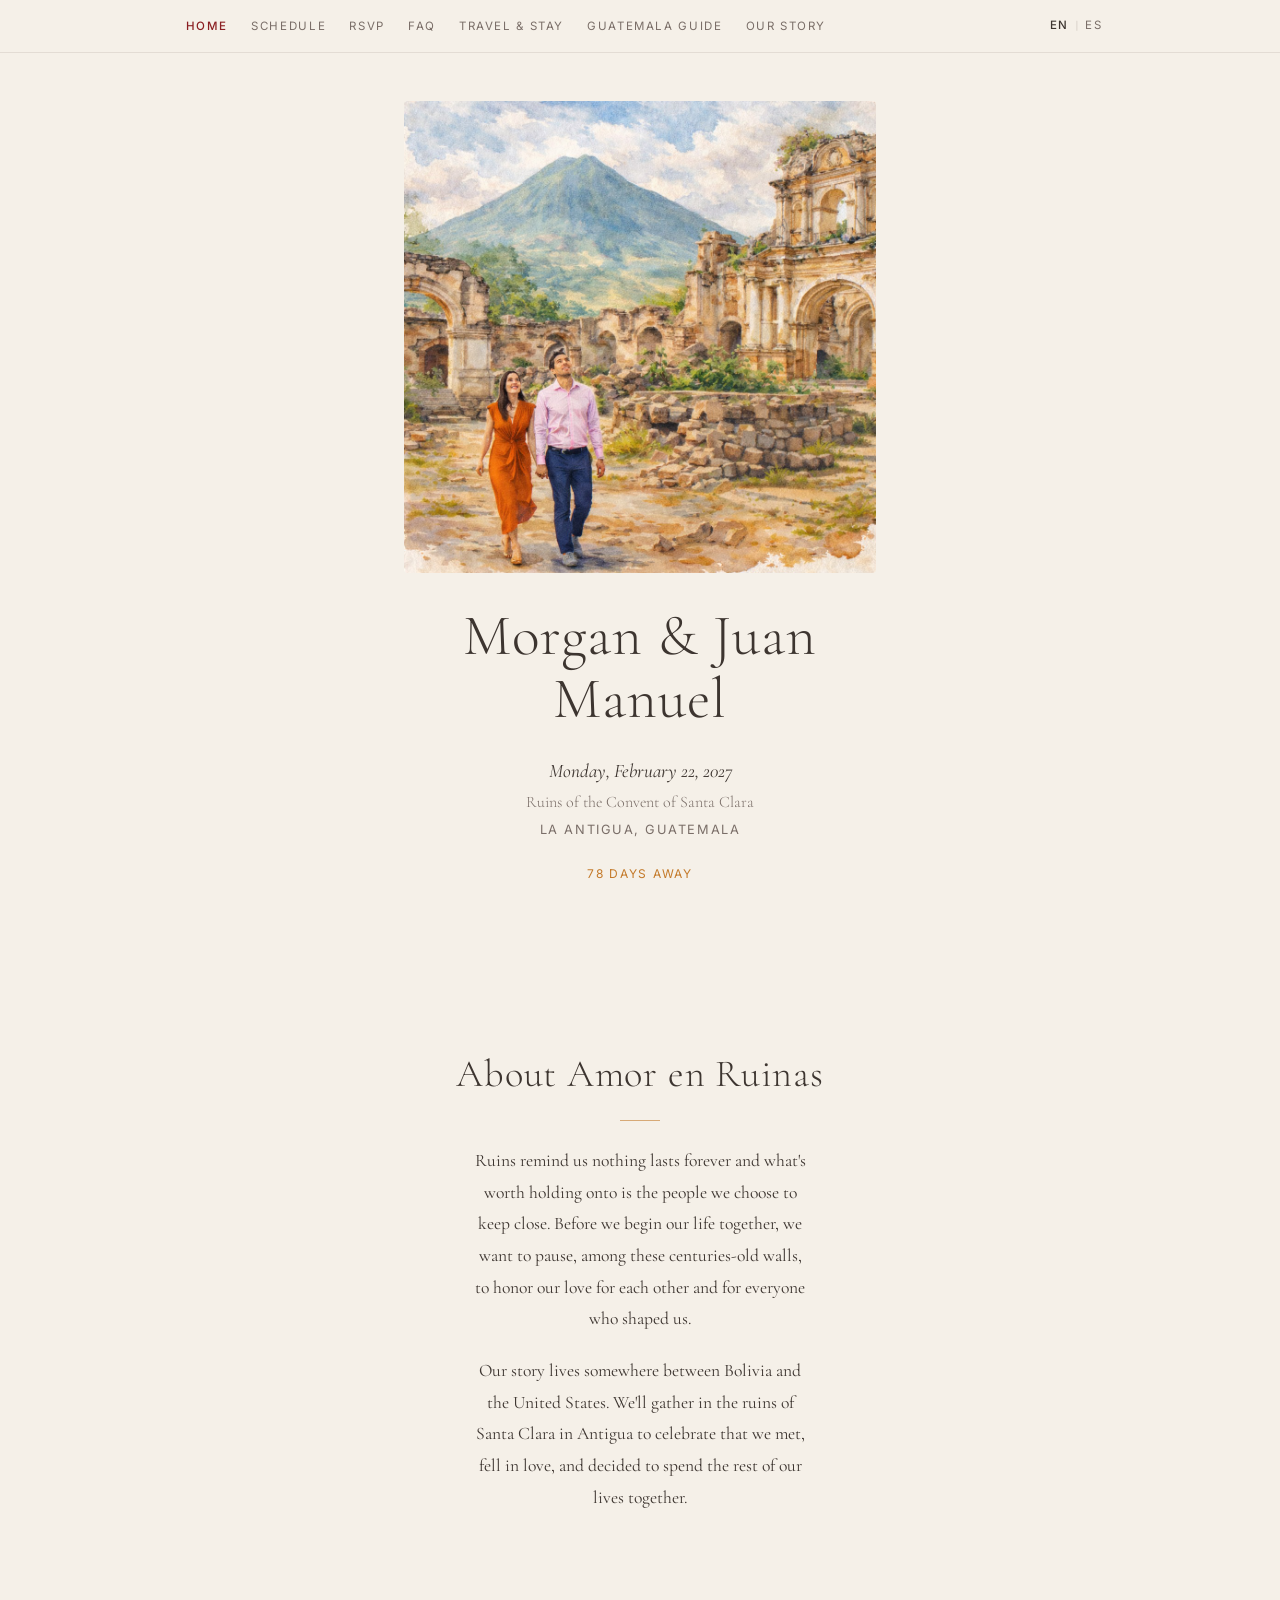
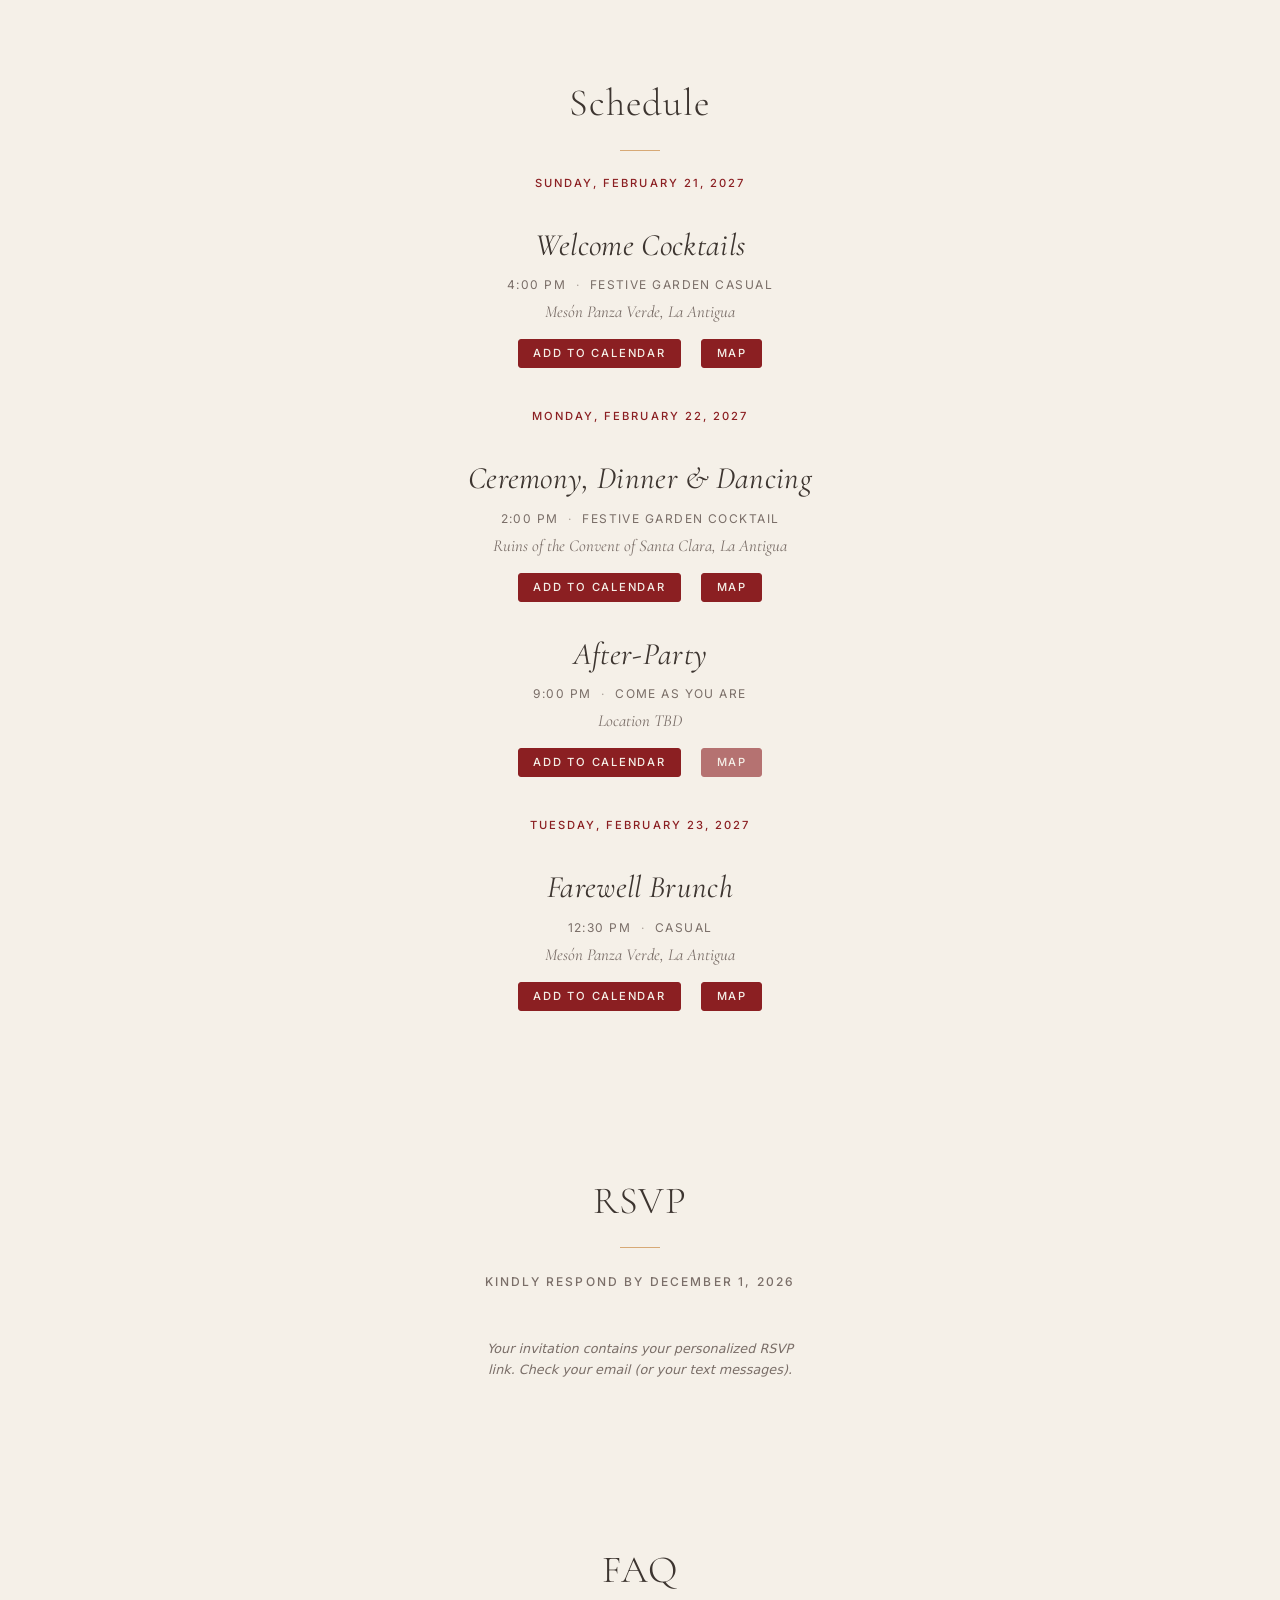
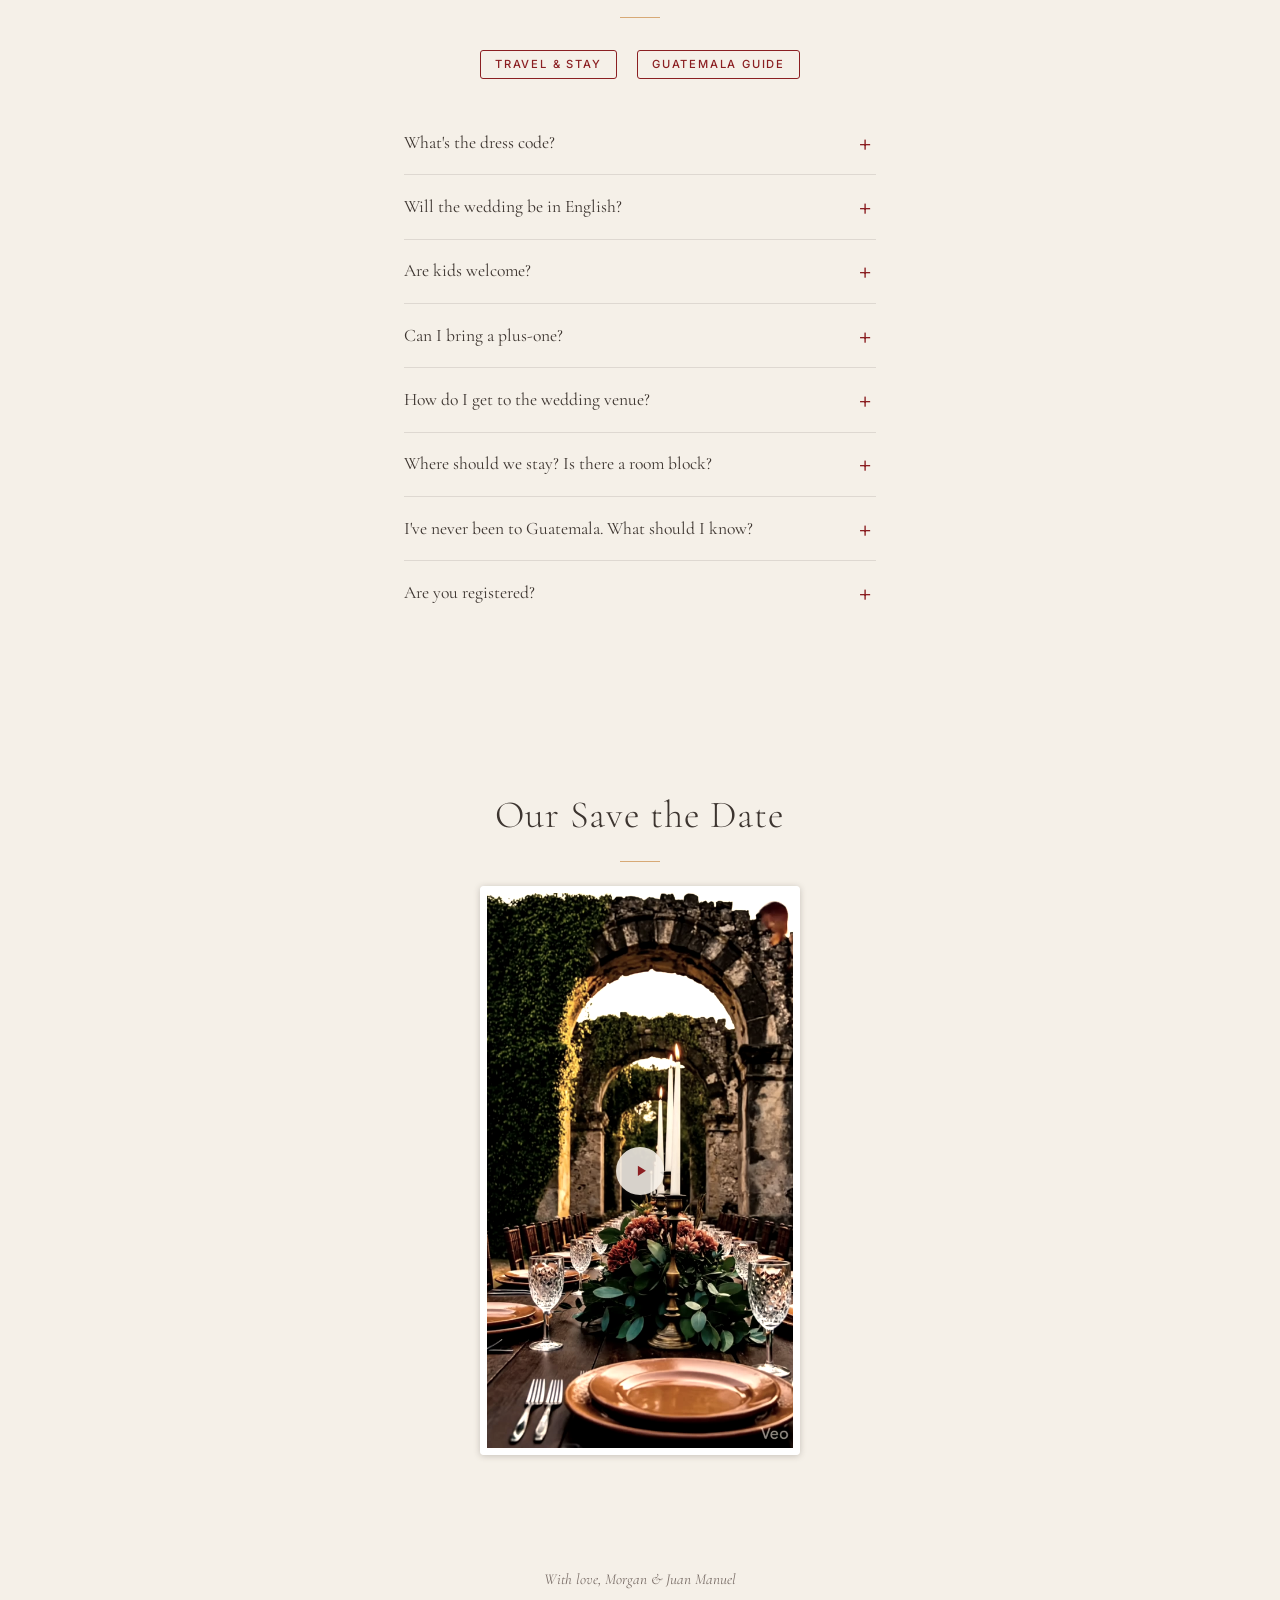
==== commit 11becdcf: "Promote edits to live: registry placeholder, RSVP via Paperless Post RSVPs now go through Paperless " ====
--- a/index.html
+++ b/index.html
@@ -108,9 +108,12 @@
         data-es="Por favor responde antes del 1 de diciembre de 2026"
       >Kindly respond by December 1, 2026</p>
 
-      <a class="cta-btn" href="https://amorenruinas.thatstheone.com/rsvp/contact"
-         target="_blank" rel="noopener"
-         data-en="Respond now" data-es="Responder ahora">Respond now</a>
+      <!-- RSVPs run through Paperless Post, so each guest responds from their own
+           invitation. There is no general link we can put on a public page. -->
+      <p class="rsvp-note"
+        data-en="Your invitation contains your personalized RSVP link. Check your email (or your text messages)."
+        data-es="Tu invitación contiene tu enlace personalizado de RSVP. Revisa tu correo electrónico (o tus mensajes de texto)."
+      >Your invitation contains your personalized RSVP link. Check your email (or your text messages).</p>
     </section>
 
     <!-- ─── FAQ ──────────────────────────────────────────────── -->
@@ -238,24 +241,10 @@
 
         <details class="faq-item" id="registry">
           <summary data-en="Are you registered?" data-es="¿Tienen mesa de regalos?">Are you registered?</summary>
-          <p data-en="No. Your presence in Guatemala is the gift. If you'd like to do more, anything you send goes toward our honeymoon in Mexico."
-             data-es="No. Tu presencia en Guatemala es el regalo. Si quieres hacer algo más, lo que envíes será para nuestra luna de miel en México.">
-            No. Your presence in Guatemala is the gift. If you'd like to do more, anything you send goes toward our honeymoon in Mexico.
-          </p>
-
-          <div class="registry-list">
-            <!-- Deep link prefills the note so wedding gifts are identifiable in the
-                 Venmo feed; audience=private keeps each one off the public feed. No
-                 amount parameter on purpose. -->
-            <a class="registry-tile" href="https://venmo.com/amorenruinas?txn=pay&amp;note=Amor%20en%20Ruinas&amp;audience=private" target="_blank" rel="noopener">
-              <span class="registry-name">Venmo</span>
-              <span class="registry-meta" data-en="United States" data-es="Estados Unidos">United States</span>
-            </a>
-            <a class="registry-tile" href="https://paypal.me/amorenruinas" target="_blank" rel="noopener">
-              <span class="registry-name">PayPal</span>
-              <span class="registry-meta" data-en="Everywhere else" data-es="Otros países">Everywhere else</span>
-            </a>
-          </div>
+          <p data-en="Your presence in Guatemala is the real gift. If you'd like to do more, please check back here later for our registry."
+             data-es="Tu presencia en Guatemala es el verdadero regalo. Si quieres hacer algo más, vuelve a esta página más adelante para ver nuestra mesa de regalos.">
+            Your presence in Guatemala is the real gift. If you'd like to do more, please check back here later for our registry.
+          </p>
 
           <p class="registry-note"
             data-en="Any link for sending a gift will always appear on this page. We will never message you asking for money."
--- a/style.css
+++ b/style.css
@@ -889,7 +889,7 @@
 }
 
 .rsvp-note {
-  margin-top: 1.5rem;
+  margin: 1.5rem auto 0;
   font-family: var(--sans);
   font-size: 0.8rem;
   font-style: italic;
